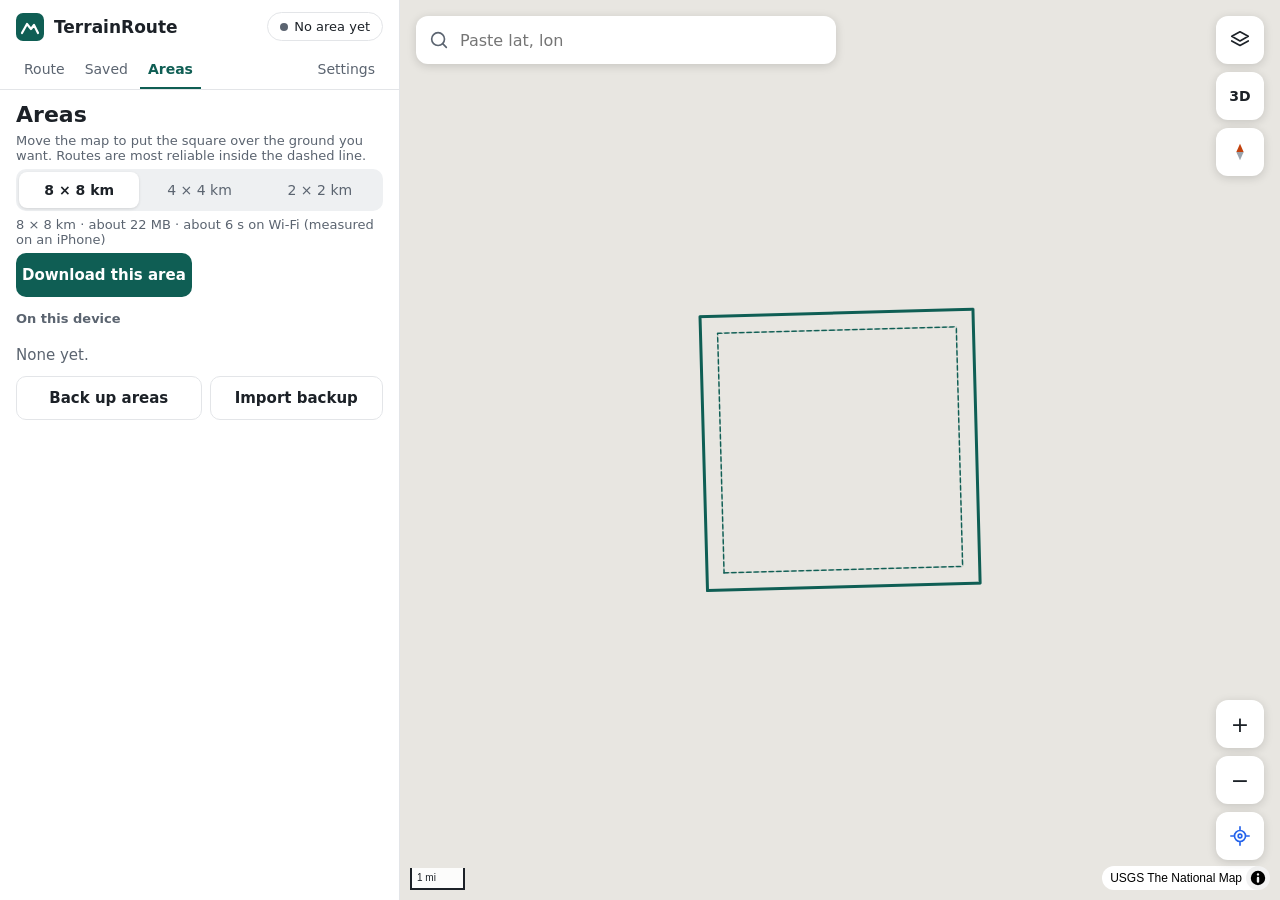
==== app/index.html @ 77893309 "TerrainRoute app (Stage 4): code only; areas and routes stay on each device" ====
<!doctype html>
<html lang="en">
<head>
<meta charset="utf-8">
<meta name="viewport" content="width=device-width, initial-scale=1, viewport-fit=cover">
<meta name="theme-color" content="#0F5E54">
<meta name="apple-mobile-web-app-capable" content="yes">
<meta name="apple-mobile-web-app-title" content="TerrainRoute">
<title>TerrainRoute</title>
<link rel="manifest" href="manifest.webmanifest">
<link rel="apple-touch-icon" href="icons/icon-180.png">
<link rel="stylesheet" href="vendor/maplibre/maplibre-gl.css">
<link rel="stylesheet" href="app.css">
<script src="vendor/maplibre/maplibre-gl.js"></script>
</head>
<body>
<div id="map" aria-label="Map"></div>

<form id="search" class="floating search" autocomplete="off">
  <svg viewBox="0 0 24 24" aria-hidden="true"><circle cx="11" cy="11" r="7"></circle><path d="M20 20l-4-4"></path></svg>
  <label class="sr" for="searchInput">Go to coordinates</label>
  <input id="searchInput" placeholder="Paste lat, lon" inputmode="decimal" enterkeyhint="go">
</form>

<div class="mapbtns top">
  <button id="btnLayers" class="floating icon" aria-label="Map layers" aria-expanded="false"><svg viewBox="0 0 24 24" aria-hidden="true"><path d="M12 3l9 5-9 5-9-5 9-5z"></path><path d="M3 13l9 5 9-5"></path></svg></button>
  <button id="btn3d" class="floating icon text" aria-pressed="false">3D</button>
  <button id="btnNorth" class="floating icon" aria-label="Reset to north up"><svg viewBox="0 0 24 24" aria-hidden="true" class="filled"><path d="M12 3l4 9h-8z" fill="#C2410C"></path><path d="M12 21l-4-9h8z" fill="#9AA3AD"></path></svg></button>
</div>
<div class="mapbtns bottom">
  <button id="btnZoomIn" class="floating icon wide-only" aria-label="Zoom in">+</button>
  <button id="btnZoomOut" class="floating icon wide-only" aria-label="Zoom out">−</button>
  <button id="btnLocate" class="floating icon" aria-label="Show my location"><svg viewBox="0 0 24 24" aria-hidden="true"><circle cx="12" cy="12" r="6"></circle><circle cx="12" cy="12" r="2"></circle><path d="M12 2v3M12 19v3M2 12h3M19 12h3"></path></svg></button>
</div>

<section id="layers" class="layers" hidden aria-label="Map layers">
  <div class="sheethead"><h2>Map layers</h2><button id="layersClose" class="close" aria-label="Close layers">×</button></div>
  <div class="label">Base map</div>
  <div class="bases" role="group" aria-label="Base map">
    <button data-base="topo"><span class="sw topo"></span>Topo</button>
    <button data-base="imagery"><span class="sw imagery"></span>Imagery</button>
    <button data-base="both"><span class="sw both"></span>Both</button>
  </div>
  <p class="hint">USGS maps. Saved for offline use with each area; outside your areas they need a connection.</p>
  <div class="label">Overlays</div>
  <label class="row">Slope angle<input type="checkbox" id="ovSteep"></label>
  <div class="slopebar" aria-hidden="true"><span style="background:#F7E463"></span><span style="background:#F2A23A"></span><span style="background:#D9471F"></span><span style="background:#6B21A8"></span></div>
  <div class="slopelab" aria-hidden="true"><span>27–29°</span><span>30–34°</span><span>35–44°</span><span>45°+</span></div>
  <label class="row small">Opacity<input type="range" id="steepOpacity" min="10" max="100" value="60"></label>
  <label class="row line">Trails<input type="checkbox" id="ovTrails"></label>
  <label class="row line">Route difficulty colours<input type="checkbox" id="ovShade"></label>
  <label class="row line">Kept routes<input type="checkbox" id="ovKept"></label>
</section>

<aside id="panel" class="panel" data-sheet="peek">
  <button id="grabber" class="grabber" aria-label="Resize panel"><span></span></button>
  <header class="brand">
    <span class="logo"><svg viewBox="0 0 28 28" aria-hidden="true"><rect width="28" height="28" rx="7" fill="#0F5E54"></rect><path d="M6 20 L11 11 L15 16 L18 12 L22 20" fill="none" stroke="#fff" stroke-width="2.2" stroke-linejoin="round" stroke-linecap="round"></path></svg>TerrainRoute</span>
    <button id="areaChip" class="chip"><span class="dot"></span><span id="areaChipText">No area yet</span></button>
  </header>

  <nav id="tabs" class="tabs" aria-label="Main">
    <button data-tab="route"><svg viewBox="0 0 24 24" aria-hidden="true"><path d="M9 4L3 6v14l6-2 6 2 6-2V4l-6 2-6-2z"></path><path d="M9 4v14M15 6v14"></path></svg><span>Route</span></button>
    <button data-tab="saved"><svg viewBox="0 0 24 24" aria-hidden="true"><path d="M6 3h12v18l-6-4-6 4z"></path></svg><span>Saved</span></button>
    <button data-tab="areas"><svg viewBox="0 0 24 24" aria-hidden="true"><rect x="4" y="4" width="16" height="16" rx="2"></rect><path d="M12 8v7M9 12l3 3 3-3"></path></svg><span>Areas</span></button>
    <button data-tab="settings"><svg viewBox="0 0 24 24" aria-hidden="true"><path d="M4 7h10M18 7h2M4 17h4M12 17h8"></path><circle cx="16" cy="7" r="2"></circle><circle cx="10" cy="17" r="2"></circle></svg><span>Settings</span></button>
  </nav>

  <section id="tab-route" class="tab">
    <p id="routeEmpty" class="empty"></p>
    <div id="routeBody" class="routebody">
      <div class="summary">
        <div class="titlerow"><h2 id="routeTitle">Start → End</h2><span id="routeState" class="state"></span></div>
        <div class="stats">
          <div><b id="sDist">–</b><span id="sDistU">mi</span></div>
          <div><b id="sUp">–</b><span id="sUpU">ft up</span></div>
          <div><b id="sDown">–</b><span id="sDownU">ft down</span></div>
          <div><b id="sEffort" class="accent">–</b><span id="sEffortU">effort mi</span></div>
        </div>
        <div id="strip" class="strip" aria-hidden="true"></div>
      </div>
      <div class="actions">
        <button id="btnGpx" class="primary">Share GPX</button>
        <button id="btnKeep" class="secondary">Keep</button>
      </div>
      <div class="points">
        <div class="pt"><span class="pin a">A</span><div><input id="nameA" aria-label="Start name" placeholder="Start" maxlength="40"><div id="coordA" class="coord">Tap the map to set</div></div><button id="locA" class="mini" aria-label="Use my location as start"><svg viewBox="0 0 24 24" aria-hidden="true"><path d="M3 11l18-8-8 18-2-8z"></path></svg></button></div>
        <div class="pt"><span class="pin b">B</span><div><input id="nameB" aria-label="End name" placeholder="End" maxlength="40"><div id="coordB" class="coord">Tap the map to set</div></div><button id="swap" class="mini" aria-label="Swap start and end"><svg viewBox="0 0 24 24" aria-hidden="true"><path d="M7 4v16M3 8l4-4 4 4M17 20V4M21 16l-4 4-4-4"></path></svg></button></div>
      </div>
      <div class="moderow">
        <div class="seg" role="group" aria-label="Mode"><button data-mode="normal">Normal</button><button data-mode="packout">Pack-out</button></div>
        <label class="fric">Off-trail<select id="friction"></select></label>
      </div>
      <p id="modeHint" class="hint"></p>
      <div class="card profile">
        <div class="readout"><span>Elevation</span><b id="profileReadout"></b></div>
        <svg id="profile" viewBox="0 0 320 100" role="img" aria-label="Elevation profile"></svg>
        <div class="pstats"><div>Start<b id="pStart">–</b></div><div>End<b id="pEnd">–</b></div><div>High<b id="pHigh">–</b></div><div>Low<b id="pLow">–</b></div></div>
      </div>
      <dl class="details">
        <div><dt>On trail</dt><dd id="dTrail">–</dd></div>
        <div><dt>Off trail</dt><dd id="dOff">–</dd></div>
        <div><dt>Hardest 200 m</dt><dd id="dHard">–</dd></div>
      </dl>
      <div class="legend" aria-label="Difficulty colours"><span><i style="background:#F2C14E"></i>Easy</span><span><i style="background:#E8833A"></i>Moderate</span><span><i style="background:#C2410C"></i>Hard</span><span><i style="background:#7C2D12"></i>Very hard</span></div>
      <details id="compare" class="compare">
        <summary>Compare with off-trail only and straight line</summary>
        <table><thead><tr><th></th><th id="cmpDistU">mi</th><th>Effort</th></tr></thead><tbody id="cmpBody"></tbody></table>
        <label class="row small"><input type="checkbox" id="showCompare"> Show them on the map</label>
      </details>
      <ul id="notes" class="notes"></ul>
    </div>
  </section>

  <section id="tab-saved" class="tab" hidden>
    <h2 class="tabtitle">Saved</h2>
    <p class="hint">Kept routes stay on the map until you hide or delete them.</p>
    <div id="savedList" class="list"></div>
  </section>

  <section id="tab-areas" class="tab" hidden>
    <h2 class="tabtitle">Areas</h2>
    <p class="hint">Move the map to put the square over the ground you want. Routes are most reliable inside the dashed line.</p>
    <div class="seg" role="group" aria-label="Area size"><button data-size="4">8 × 8 km</button><button data-size="2">4 × 4 km</button><button data-size="1">2 × 2 km</button></div>
    <p id="sizeNote" class="hint"></p>
    <button id="btnPrepare" class="primary">Download this area</button>
    <p id="prepMsg" class="msg" role="status"></p>
    <div class="label">On this device</div>
    <div id="areaList" class="list"></div>
    <div class="actions">
      <button id="btnBackup" class="secondary">Back up areas</button>
      <label class="secondary filebtn">Import backup<input type="file" id="importFile" accept=".trarea,application/octet-stream" hidden></label>
    </div>
    <p id="backupMsg" class="msg" role="status"></p>
  </section>

  <section id="tab-settings" class="tab" hidden>
    <h2 class="tabtitle">Settings</h2>
    <div class="label">Units</div>
    <div class="seg" role="group" aria-label="Units"><button data-units="imperial">Miles · feet</button><button data-units="metric">Kilometres · metres</button></div>
    <div class="label">Storage on this device</div>
    <p id="storageFacts" class="hint"></p>
    <button id="btnPersist" class="secondary">Ask to keep my data</button>
    <p class="hint">Areas, kept routes and settings live only in this browser on this device. Nothing is uploaded. Clearing website data deletes them: use Back up areas.</p>
    <p id="version" class="hint"></p>
  </section>
</aside>

<div id="toast" class="toast" role="alert" hidden></div>
<script type="module" src="ui/main.js"></script>
</body>
</html>
---- app/vendor/maplibre/maplibre-gl.css ----
.maplibregl-map{font:12px/20px Helvetica Neue,Arial,Helvetica,sans-serif;overflow:hidden;position:relative;-webkit-tap-highlight-color:rgb(0 0 0/0)}.maplibregl-canvas{left:0;position:absolute;top:0}.maplibregl-map:fullscreen{height:100%;width:100%}.maplibregl-ctrl-group button.maplibregl-ctrl-compass{touch-action:none}.maplibregl-canvas-container.maplibregl-interactive,.maplibregl-ctrl-group button.maplibregl-ctrl-compass{cursor:grab;-webkit-user-select:none;-moz-user-select:none;user-select:none}.maplibregl-canvas-container.maplibregl-interactive.maplibregl-track-pointer{cursor:pointer}.maplibregl-canvas-container.maplibregl-interactive:active,.maplibregl-ctrl-group button.maplibregl-ctrl-compass:active{cursor:grabbing}.maplibregl-canvas-container.maplibregl-touch-zoom-rotate,.maplibregl-canvas-container.maplibregl-touch-zoom-rotate .maplibregl-canvas{touch-action:pan-x pan-y}.maplibregl-canvas-container.maplibregl-touch-drag-pan,.maplibregl-canvas-container.maplibregl-touch-drag-pan .maplibregl-canvas{touch-action:pinch-zoom}.maplibregl-canvas-container.maplibregl-touch-zoom-rotate.maplibregl-touch-drag-pan,.maplibregl-canvas-container.maplibregl-touch-zoom-rotate.maplibregl-touch-drag-pan .maplibregl-canvas{touch-action:none}.maplibregl-canvas-container.maplibregl-touch-drag-pan.maplibregl-cooperative-gestures,.maplibregl-canvas-container.maplibregl-touch-drag-pan.maplibregl-cooperative-gestures .maplibregl-canvas{touch-action:pan-x pan-y}.maplibregl-ctrl-bottom-left,.maplibregl-ctrl-bottom-right,.maplibregl-ctrl-top-left,.maplibregl-ctrl-top-right{pointer-events:none;position:absolute;z-index:2}.maplibregl-ctrl-top-left{left:0;top:0}.maplibregl-ctrl-top-right{right:0;top:0}.maplibregl-ctrl-bottom-left{bottom:0;left:0}.maplibregl-ctrl-bottom-right{bottom:0;right:0}.maplibregl-ctrl{clear:both;pointer-events:auto;transform:translate(0)}.maplibregl-ctrl-top-left .maplibregl-ctrl{float:left;margin:10px 0 0 10px}.maplibregl-ctrl-top-right .maplibregl-ctrl{float:right;margin:10px 10px 0 0}.maplibregl-ctrl-bottom-left .maplibregl-ctrl{float:left;margin:0 0 10px 10px}.maplibregl-ctrl-bottom-right .maplibregl-ctrl{float:right;margin:0 10px 10px 0}.maplibregl-ctrl-group{background:#fff;border-radius:4px}.maplibregl-ctrl-group:not(:empty){box-shadow:0 0 0 2px rgba(0,0,0,.1)}@media (forced-colors:active){.maplibregl-ctrl-group:not(:empty){box-shadow:0 0 0 2px ButtonText}}.maplibregl-ctrl-group button{background-color:transparent;border:0;box-sizing:border-box;cursor:pointer;display:block;height:29px;outline:none;padding:0;width:29px}.maplibregl-ctrl-group button+button{border-top:1px solid #ddd}.maplibregl-ctrl button .maplibregl-ctrl-icon{background-position:50%;background-repeat:no-repeat;display:block;height:100%;width:100%}@media (forced-colors:active){.maplibregl-ctrl-icon{background-color:transparent}.maplibregl-ctrl-group button+button{border-top:1px solid ButtonText}}.maplibregl-ctrl button::-moz-focus-inner{border:0;padding:0}.maplibregl-ctrl-attrib-button:focus,.maplibregl-ctrl-group button:focus{box-shadow:0 0 2px 2px #0096ff}.maplibregl-ctrl button:disabled{cursor:not-allowed}.maplibregl-ctrl button:disabled .maplibregl-ctrl-icon{opacity:.25}.maplibregl-ctrl button:not(:disabled):hover{background-color:rgb(0 0 0/5%)}.maplibregl-ctrl-group button:focus:focus-visible{box-shadow:0 0 2px 2px #0096ff}.maplibregl-ctrl-group button:focus:not(:focus-visible){box-shadow:none}.maplibregl-ctrl-group button:focus:first-child{border-radius:4px 4px 0 0}.maplibregl-ctrl-group button:focus:last-child{border-radius:0 0 4px 4px}.maplibregl-ctrl-group button:focus:only-child{border-radius:inherit}.maplibregl-ctrl button.maplibregl-ctrl-zoom-out .maplibregl-ctrl-icon{background-image:url("data:image/svg+xml;charset=utf-8,%3Csvg xmlns='http://www.w3.org/2000/svg' width='29' height='29' fill='%23333' viewBox='0 0 29 29'%3E%3Cpath d='M10 13c-.75 0-1.5.75-1.5 1.5S9.25 16 10 16h9c.75 0 1.5-.75 1.5-1.5S19.75 13 19 13z'/%3E%3C/svg%3E")}.maplibregl-ctrl button.maplibregl-ctrl-zoom-in .maplibregl-ctrl-icon{background-image:url("data:image/svg+xml;charset=utf-8,%3Csvg xmlns='http://www.w3.org/2000/svg' width='29' height='29' fill='%23333' viewBox='0 0 29 29'%3E%3Cpath d='M14.5 8.5c-.75 0-1.5.75-1.5 1.5v3h-3c-.75 0-1.5.75-1.5 1.5S9.25 16 10 16h3v3c0 .75.75 1.5 1.5 1.5S16 19.75 16 19v-3h3c.75 0 1.5-.75 1.5-1.5S19.75 13 19 13h-3v-3c0-.75-.75-1.5-1.5-1.5'/%3E%3C/svg%3E")}@media (forced-colors:active){.maplibregl-ctrl button.maplibregl-ctrl-zoom-out .maplibregl-ctrl-icon{background-image:url("data:image/svg+xml;charset=utf-8,%3Csvg xmlns='http://www.w3.org/2000/svg' width='29' height='29' fill='%23fff' viewBox='0 0 29 29'%3E%3Cpath d='M10 13c-.75 0-1.5.75-1.5 1.5S9.25 16 10 16h9c.75 0 1.5-.75 1.5-1.5S19.75 13 19 13z'/%3E%3C/svg%3E")}.maplibregl-ctrl button.maplibregl-ctrl-zoom-in .maplibregl-ctrl-icon{background-image:url("data:image/svg+xml;charset=utf-8,%3Csvg xmlns='http://www.w3.org/2000/svg' width='29' height='29' fill='%23fff' viewBox='0 0 29 29'%3E%3Cpath d='M14.5 8.5c-.75 0-1.5.75-1.5 1.5v3h-3c-.75 0-1.5.75-1.5 1.5S9.25 16 10 16h3v3c0 .75.75 1.5 1.5 1.5S16 19.75 16 19v-3h3c.75 0 1.5-.75 1.5-1.5S19.75 13 19 13h-3v-3c0-.75-.75-1.5-1.5-1.5'/%3E%3C/svg%3E")}}@media (forced-colors:active) and (prefers-color-scheme:light){.maplibregl-ctrl button.maplibregl-ctrl-zoom-out .maplibregl-ctrl-icon{background-image:url("data:image/svg+xml;charset=utf-8,%3Csvg xmlns='http://www.w3.org/2000/svg' width='29' height='29' viewBox='0 0 29 29'%3E%3Cpath d='M10 13c-.75 0-1.5.75-1.5 1.5S9.25 16 10 16h9c.75 0 1.5-.75 1.5-1.5S19.75 13 19 13z'/%3E%3C/svg%3E")}.maplibregl-ctrl button.maplibregl-ctrl-zoom-in .maplibregl-ctrl-icon{background-image:url("data:image/svg+xml;charset=utf-8,%3Csvg xmlns='http://www.w3.org/2000/svg' width='29' height='29' viewBox='0 0 29 29'%3E%3Cpath d='M14.5 8.5c-.75 0-1.5.75-1.5 1.5v3h-3c-.75 0-1.5.75-1.5 1.5S9.25 16 10 16h3v3c0 .75.75 1.5 1.5 1.5S16 19.75 16 19v-3h3c.75 0 1.5-.75 1.5-1.5S19.75 13 19 13h-3v-3c0-.75-.75-1.5-1.5-1.5'/%3E%3C/svg%3E")}}.maplibregl-ctrl button.maplibregl-ctrl-fullscreen .maplibregl-ctrl-icon{background-image:url("data:image/svg+xml;charset=utf-8,%3Csvg xmlns='http://www.w3.org/2000/svg' width='29' height='29' fill='%23333' viewBox='0 0 29 29'%3E%3Cpath d='M24 16v5.5c0 1.75-.75 2.5-2.5 2.5H16v-1l3-1.5-4-5.5 1-1 5.5 4 1.5-3zM6 16l1.5 3 5.5-4 1 1-4 5.5 3 1.5v1H7.5C5.75 24 5 23.25 5 21.5V16zm7-11v1l-3 1.5 4 5.5-1 1-5.5-4L6 13H5V7.5C5 5.75 5.75 5 7.5 5zm11 2.5c0-1.75-.75-2.5-2.5-2.5H16v1l3 1.5-4 5.5 1 1 5.5-4 1.5 3h1z'/%3E%3C/svg%3E")}.maplibregl-ctrl button.maplibregl-ctrl-shrink .maplibregl-ctrl-icon{background-image:url("data:image/svg+xml;charset=utf-8,%3Csvg xmlns='http://www.w3.org/2000/svg' width='29' height='29' viewBox='0 0 29 29'%3E%3Cpath d='M18.5 16c-1.75 0-2.5.75-2.5 2.5V24h1l1.5-3 5.5 4 1-1-4-5.5 3-1.5v-1zM13 18.5c0-1.75-.75-2.5-2.5-2.5H5v1l3 1.5L4 24l1 1 5.5-4 1.5 3h1zm3-8c0 1.75.75 2.5 2.5 2.5H24v-1l-3-1.5L25 5l-1-1-5.5 4L17 5h-1zM10.5 13c1.75 0 2.5-.75 2.5-2.5V5h-1l-1.5 3L5 4 4 5l4 5.5L5 12v1z'/%3E%3C/svg%3E")}@media (forced-colors:active){.maplibregl-ctrl button.maplibregl-ctrl-fullscreen .maplibregl-ctrl-icon{background-image:url("data:image/svg+xml;charset=utf-8,%3Csvg xmlns='http://www.w3.org/2000/svg' width='29' height='29' fill='%23fff' viewBox='0 0 29 29'%3E%3Cpath d='M24 16v5.5c0 1.75-.75 2.5-2.5 2.5H16v-1l3-1.5-4-5.5 1-1 5.5 4 1.5-3zM6 16l1.5 3 5.5-4 1 1-4 5.5 3 1.5v1H7.5C5.75 24 5 23.25 5 21.5V16zm7-11v1l-3 1.5 4 5.5-1 1-5.5-4L6 13H5V7.5C5 5.75 5.75 5 7.5 5zm11 2.5c0-1.75-.75-2.5-2.5-2.5H16v1l3 1.5-4 5.5 1 1 5.5-4 1.5 3h1z'/%3E%3C/svg%3E")}.maplibregl-ctrl button.maplibregl-ctrl-shrink .maplibregl-ctrl-icon{background-image:url("data:image/svg+xml;charset=utf-8,%3Csvg xmlns='http://www.w3.org/2000/svg' width='29' height='29' fill='%23fff' viewBox='0 0 29 29'%3E%3Cpath d='M18.5 16c-1.75 0-2.5.75-2.5 2.5V24h1l1.5-3 5.5 4 1-1-4-5.5 3-1.5v-1zM13 18.5c0-1.75-.75-2.5-2.5-2.5H5v1l3 1.5L4 24l1 1 5.5-4 1.5 3h1zm3-8c0 1.75.75 2.5 2.5 2.5H24v-1l-3-1.5L25 5l-1-1-5.5 4L17 5h-1zM10.5 13c1.75 0 2.5-.75 2.5-2.5V5h-1l-1.5 3L5 4 4 5l4 5.5L5 12v1z'/%3E%3C/svg%3E")}}@media (forced-colors:active) and (prefers-color-scheme:light){.maplibregl-ctrl button.maplibregl-ctrl-fullscreen .maplibregl-ctrl-icon{background-image:url("data:image/svg+xml;charset=utf-8,%3Csvg xmlns='http://www.w3.org/2000/svg' width='29' height='29' viewBox='0 0 29 29'%3E%3Cpath d='M24 16v5.5c0 1.75-.75 2.5-2.5 2.5H16v-1l3-1.5-4-5.5 1-1 5.5 4 1.5-3zM6 16l1.5 3 5.5-4 1 1-4 5.5 3 1.5v1H7.5C5.75 24 5 23.25 5 21.5V16zm7-11v1l-3 1.5 4 5.5-1 1-5.5-4L6 13H5V7.5C5 5.75 5.75 5 7.5 5zm11 2.5c0-1.75-.75-2.5-2.5-2.5H16v1l3 1.5-4 5.5 1 1 5.5-4 1.5 3h1z'/%3E%3C/svg%3E")}.maplibregl-ctrl button.maplibregl-ctrl-shrink .maplibregl-ctrl-icon{background-image:url("data:image/svg+xml;charset=utf-8,%3Csvg xmlns='http://www.w3.org/2000/svg' width='29' height='29' viewBox='0 0 29 29'%3E%3Cpath d='M18.5 16c-1.75 0-2.5.75-2.5 2.5V24h1l1.5-3 5.5 4 1-1-4-5.5 3-1.5v-1zM13 18.5c0-1.75-.75-2.5-2.5-2.5H5v1l3 1.5L4 24l1 1 5.5-4 1.5 3h1zm3-8c0 1.75.75 2.5 2.5 2.5H24v-1l-3-1.5L25 5l-1-1-5.5 4L17 5h-1zM10.5 13c1.75 0 2.5-.75 2.5-2.5V5h-1l-1.5 3L5 4 4 5l4 5.5L5 12v1z'/%3E%3C/svg%3E")}}.maplibregl-ctrl button.maplibregl-ctrl-compass .maplibregl-ctrl-icon{background-image:url("data:image/svg+xml;charset=utf-8,%3Csvg xmlns='http://www.w3.org/2000/svg' width='29' height='29' fill='%23333' viewBox='0 0 29 29'%3E%3Cpath d='m10.5 14 4-8 4 8z'/%3E%3Cpath fill='%23ccc' d='m10.5 16 4 8 4-8z'/%3E%3C/svg%3E")}@media (forced-colors:active){.maplibregl-ctrl button.maplibregl-ctrl-compass .maplibregl-ctrl-icon{background-image:url("data:image/svg+xml;charset=utf-8,%3Csvg xmlns='http://www.w3.org/2000/svg' width='29' height='29' fill='%23fff' viewBox='0 0 29 29'%3E%3Cpath d='m10.5 14 4-8 4 8z'/%3E%3Cpath fill='%23ccc' d='m10.5 16 4 8 4-8z'/%3E%3C/svg%3E")}}@media (forced-colors:active) and (prefers-color-scheme:light){.maplibregl-ctrl button.maplibregl-ctrl-compass .maplibregl-ctrl-icon{background-image:url("data:image/svg+xml;charset=utf-8,%3Csvg xmlns='http://www.w3.org/2000/svg' width='29' height='29' viewBox='0 0 29 29'%3E%3Cpath d='m10.5 14 4-8 4 8z'/%3E%3Cpath fill='%23ccc' d='m10.5 16 4 8 4-8z'/%3E%3C/svg%3E")}}.maplibregl-ctrl button.maplibregl-ctrl-terrain .maplibregl-ctrl-icon{background-image:url("data:image/svg+xml;charset=utf-8,%3Csvg xmlns='http://www.w3.org/2000/svg' width='22' height='22' fill='%23333' viewBox='0 0 22 22'%3E%3Cpath d='m1.754 13.406 4.453-4.851 3.09 3.09 3.281 3.277.969-.969-3.309-3.312 3.844-4.121 6.148 6.886h1.082v-.855l-7.207-8.07-4.84 5.187L6.169 6.57l-5.48 5.965v.871ZM.688 16.844h20.625v1.375H.688Zm0 0'/%3E%3C/svg%3E")}.maplibregl-ctrl button.maplibregl-ctrl-terrain-enabled .maplibregl-ctrl-icon{background-image:url("data:image/svg+xml;charset=utf-8,%3Csvg xmlns='http://www.w3.org/2000/svg' width='22' height='22' fill='%2333b5e5' viewBox='0 0 22 22'%3E%3Cpath d='m1.754 13.406 4.453-4.851 3.09 3.09 3.281 3.277.969-.969-3.309-3.312 3.844-4.121 6.148 6.886h1.082v-.855l-7.207-8.07-4.84 5.187L6.169 6.57l-5.48 5.965v.871ZM.688 16.844h20.625v1.375H.688Zm0 0'/%3E%3C/svg%3E")}.maplibregl-ctrl button.maplibregl-ctrl-geolocate .maplibregl-ctrl-icon{background-image:url("data:image/svg+xml;charset=utf-8,%3Csvg xmlns='http://www.w3.org/2000/svg' width='29' height='29' fill='%23333' viewBox='0 0 20 20'%3E%3Cpath d='M10 4C9 4 9 5 9 5v.1A5 5 0 0 0 5.1 9H5s-1 0-1 1 1 1 1 1h.1A5 5 0 0 0 9 14.9v.1s0 1 1 1 1-1 1-1v-.1a5 5 0 0 0 3.9-3.9h.1s1 0 1-1-1-1-1-1h-.1A5 5 0 0 0 11 5.1V5s0-1-1-1m0 2.5a3.5 3.5 0 1 1 0 7 3.5 3.5 0 1 1 0-7'/%3E%3Ccircle cx='10' cy='10' r='2'/%3E%3C/svg%3E")}.maplibregl-ctrl button.maplibregl-ctrl-geolocate:disabled .maplibregl-ctrl-icon{background-image:url("data:image/svg+xml;charset=utf-8,%3Csvg xmlns='http://www.w3.org/2000/svg' width='29' height='29' fill='%23aaa' viewBox='0 0 20 20'%3E%3Cpath d='M10 4C9 4 9 5 9 5v.1A5 5 0 0 0 5.1 9H5s-1 0-1 1 1 1 1 1h.1A5 5 0 0 0 9 14.9v.1s0 1 1 1 1-1 1-1v-.1a5 5 0 0 0 3.9-3.9h.1s1 0 1-1-1-1-1-1h-.1A5 5 0 0 0 11 5.1V5s0-1-1-1m0 2.5a3.5 3.5 0 1 1 0 7 3.5 3.5 0 1 1 0-7'/%3E%3Ccircle cx='10' cy='10' r='2'/%3E%3Cpath fill='red' d='m14 5 1 1-9 9-1-1z'/%3E%3C/svg%3E")}.maplibregl-ctrl button.maplibregl-ctrl-geolocate.maplibregl-ctrl-geolocate-active .maplibregl-ctrl-icon{background-image:url("data:image/svg+xml;charset=utf-8,%3Csvg xmlns='http://www.w3.org/2000/svg' width='29' height='29' fill='%2333b5e5' viewBox='0 0 20 20'%3E%3Cpath d='M10 4C9 4 9 5 9 5v.1A5 5 0 0 0 5.1 9H5s-1 0-1 1 1 1 1 1h.1A5 5 0 0 0 9 14.9v.1s0 1 1 1 1-1 1-1v-.1a5 5 0 0 0 3.9-3.9h.1s1 0 1-1-1-1-1-1h-.1A5 5 0 0 0 11 5.1V5s0-1-1-1m0 2.5a3.5 3.5 0 1 1 0 7 3.5 3.5 0 1 1 0-7'/%3E%3Ccircle cx='10' cy='10' r='2'/%3E%3C/svg%3E")}.maplibregl-ctrl button.maplibregl-ctrl-geolocate.maplibregl-ctrl-geolocate-active-error .maplibregl-ctrl-icon{background-image:url("data:image/svg+xml;charset=utf-8,%3Csvg xmlns='http://www.w3.org/2000/svg' width='29' height='29' fill='%23e58978' viewBox='0 0 20 20'%3E%3Cpath d='M10 4C9 4 9 5 9 5v.1A5 5 0 0 0 5.1 9H5s-1 0-1 1 1 1 1 1h.1A5 5 0 0 0 9 14.9v.1s0 1 1 1 1-1 1-1v-.1a5 5 0 0 0 3.9-3.9h.1s1 0 1-1-1-1-1-1h-.1A5 5 0 0 0 11 5.1V5s0-1-1-1m0 2.5a3.5 3.5 0 1 1 0 7 3.5 3.5 0 1 1 0-7'/%3E%3Ccircle cx='10' cy='10' r='2'/%3E%3C/svg%3E")}.maplibregl-ctrl button.maplibregl-ctrl-geolocate.maplibregl-ctrl-geolocate-background .maplibregl-ctrl-icon{background-image:url("data:image/svg+xml;charset=utf-8,%3Csvg xmlns='http://www.w3.org/2000/svg' width='29' height='29' fill='%2333b5e5' viewBox='0 0 20 20'%3E%3Cpath d='M10 4C9 4 9 5 9 5v.1A5 5 0 0 0 5.1 9H5s-1 0-1 1 1 1 1 1h.1A5 5 0 0 0 9 14.9v.1s0 1 1 1 1-1 1-1v-.1a5 5 0 0 0 3.9-3.9h.1s1 0 1-1-1-1-1-1h-.1A5 5 0 0 0 11 5.1V5s0-1-1-1m0 2.5a3.5 3.5 0 1 1 0 7 3.5 3.5 0 1 1 0-7'/%3E%3C/svg%3E")}.maplibregl-ctrl button.maplibregl-ctrl-geolocate.maplibregl-ctrl-geolocate-background-error .maplibregl-ctrl-icon{background-image:url("data:image/svg+xml;charset=utf-8,%3Csvg xmlns='http://www.w3.org/2000/svg' width='29' height='29' fill='%23e54e33' viewBox='0 0 20 20'%3E%3Cpath d='M10 4C9 4 9 5 9 5v.1A5 5 0 0 0 5.1 9H5s-1 0-1 1 1 1 1 1h.1A5 5 0 0 0 9 14.9v.1s0 1 1 1 1-1 1-1v-.1a5 5 0 0 0 3.9-3.9h.1s1 0 1-1-1-1-1-1h-.1A5 5 0 0 0 11 5.1V5s0-1-1-1m0 2.5a3.5 3.5 0 1 1 0 7 3.5 3.5 0 1 1 0-7'/%3E%3C/svg%3E")}.maplibregl-ctrl button.maplibregl-ctrl-geolocate.maplibregl-ctrl-geolocate-waiting .maplibregl-ctrl-icon{animation:maplibregl-spin 2s linear infinite}@media (forced-colors:active){.maplibregl-ctrl button.maplibregl-ctrl-geolocate .maplibregl-ctrl-icon{background-image:url("data:image/svg+xml;charset=utf-8,%3Csvg xmlns='http://www.w3.org/2000/svg' width='29' height='29' fill='%23fff' viewBox='0 0 20 20'%3E%3Cpath d='M10 4C9 4 9 5 9 5v.1A5 5 0 0 0 5.1 9H5s-1 0-1 1 1 1 1 1h.1A5 5 0 0 0 9 14.9v.1s0 1 1 1 1-1 1-1v-.1a5 5 0 0 0 3.9-3.9h.1s1 0 1-1-1-1-1-1h-.1A5 5 0 0 0 11 5.1V5s0-1-1-1m0 2.5a3.5 3.5 0 1 1 0 7 3.5 3.5 0 1 1 0-7'/%3E%3Ccircle cx='10' cy='10' r='2'/%3E%3C/svg%3E")}.maplibregl-ctrl button.maplibregl-ctrl-geolocate:disabled .maplibregl-ctrl-icon{background-image:url("data:image/svg+xml;charset=utf-8,%3Csvg xmlns='http://www.w3.org/2000/svg' width='29' height='29' fill='%23999' viewBox='0 0 20 20'%3E%3Cpath d='M10 4C9 4 9 5 9 5v.1A5 5 0 0 0 5.1 9H5s-1 0-1 1 1 1 1 1h.1A5 5 0 0 0 9 14.9v.1s0 1 1 1 1-1 1-1v-.1a5 5 0 0 0 3.9-3.9h.1s1 0 1-1-1-1-1-1h-.1A5 5 0 0 0 11 5.1V5s0-1-1-1m0 2.5a3.5 3.5 0 1 1 0 7 3.5 3.5 0 1 1 0-7'/%3E%3Ccircle cx='10' cy='10' r='2'/%3E%3Cpath fill='red' d='m14 5 1 1-9 9-1-1z'/%3E%3C/svg%3E")}.maplibregl-ctrl button.maplibregl-ctrl-geolocate.maplibregl-ctrl-geolocate-active .maplibregl-ctrl-icon{background-image:url("data:image/svg+xml;charset=utf-8,%3Csvg xmlns='http://www.w3.org/2000/svg' width='29' height='29' fill='%2333b5e5' viewBox='0 0 20 20'%3E%3Cpath d='M10 4C9 4 9 5 9 5v.1A5 5 0 0 0 5.1 9H5s-1 0-1 1 1 1 1 1h.1A5 5 0 0 0 9 14.9v.1s0 1 1 1 1-1 1-1v-.1a5 5 0 0 0 3.9-3.9h.1s1 0 1-1-1-1-1-1h-.1A5 5 0 0 0 11 5.1V5s0-1-1-1m0 2.5a3.5 3.5 0 1 1 0 7 3.5 3.5 0 1 1 0-7'/%3E%3Ccircle cx='10' cy='10' r='2'/%3E%3C/svg%3E")}.maplibregl-ctrl button.maplibregl-ctrl-geolocate.maplibregl-ctrl-geolocate-active-error .maplibregl-ctrl-icon{background-image:url("data:image/svg+xml;charset=utf-8,%3Csvg xmlns='http://www.w3.org/2000/svg' width='29' height='29' fill='%23e58978' viewBox='0 0 20 20'%3E%3Cpath d='M10 4C9 4 9 5 9 5v.1A5 5 0 0 0 5.1 9H5s-1 0-1 1 1 1 1 1h.1A5 5 0 0 0 9 14.9v.1s0 1 1 1 1-1 1-1v-.1a5 5 0 0 0 3.9-3.9h.1s1 0 1-1-1-1-1-1h-.1A5 5 0 0 0 11 5.1V5s0-1-1-1m0 2.5a3.5 3.5 0 1 1 0 7 3.5 3.5 0 1 1 0-7'/%3E%3Ccircle cx='10' cy='10' r='2'/%3E%3C/svg%3E")}.maplibregl-ctrl button.maplibregl-ctrl-geolocate.maplibregl-ctrl-geolocate-background .maplibregl-ctrl-icon{background-image:url("data:image/svg+xml;charset=utf-8,%3Csvg xmlns='http://www.w3.org/2000/svg' width='29' height='29' fill='%2333b5e5' viewBox='0 0 20 20'%3E%3Cpath d='M10 4C9 4 9 5 9 5v.1A5 5 0 0 0 5.1 9H5s-1 0-1 1 1 1 1 1h.1A5 5 0 0 0 9 14.9v.1s0 1 1 1 1-1 1-1v-.1a5 5 0 0 0 3.9-3.9h.1s1 0 1-1-1-1-1-1h-.1A5 5 0 0 0 11 5.1V5s0-1-1-1m0 2.5a3.5 3.5 0 1 1 0 7 3.5 3.5 0 1 1 0-7'/%3E%3C/svg%3E")}.maplibregl-ctrl button.maplibregl-ctrl-geolocate.maplibregl-ctrl-geolocate-background-error .maplibregl-ctrl-icon{background-image:url("data:image/svg+xml;charset=utf-8,%3Csvg xmlns='http://www.w3.org/2000/svg' width='29' height='29' fill='%23e54e33' viewBox='0 0 20 20'%3E%3Cpath d='M10 4C9 4 9 5 9 5v.1A5 5 0 0 0 5.1 9H5s-1 0-1 1 1 1 1 1h.1A5 5 0 0 0 9 14.9v.1s0 1 1 1 1-1 1-1v-.1a5 5 0 0 0 3.9-3.9h.1s1 0 1-1-1-1-1-1h-.1A5 5 0 0 0 11 5.1V5s0-1-1-1m0 2.5a3.5 3.5 0 1 1 0 7 3.5 3.5 0 1 1 0-7'/%3E%3C/svg%3E")}}@media (forced-colors:active) and (prefers-color-scheme:light){.maplibregl-ctrl button.maplibregl-ctrl-geolocate .maplibregl-ctrl-icon{background-image:url("data:image/svg+xml;charset=utf-8,%3Csvg xmlns='http://www.w3.org/2000/svg' width='29' height='29' viewBox='0 0 20 20'%3E%3Cpath d='M10 4C9 4 9 5 9 5v.1A5 5 0 0 0 5.1 9H5s-1 0-1 1 1 1 1 1h.1A5 5 0 0 0 9 14.9v.1s0 1 1 1 1-1 1-1v-.1a5 5 0 0 0 3.9-3.9h.1s1 0 1-1-1-1-1-1h-.1A5 5 0 0 0 11 5.1V5s0-1-1-1m0 2.5a3.5 3.5 0 1 1 0 7 3.5 3.5 0 1 1 0-7'/%3E%3Ccircle cx='10' cy='10' r='2'/%3E%3C/svg%3E")}.maplibregl-ctrl button.maplibregl-ctrl-geolocate:disabled .maplibregl-ctrl-icon{background-image:url("data:image/svg+xml;charset=utf-8,%3Csvg xmlns='http://www.w3.org/2000/svg' width='29' height='29' fill='%23666' viewBox='0 0 20 20'%3E%3Cpath d='M10 4C9 4 9 5 9 5v.1A5 5 0 0 0 5.1 9H5s-1 0-1 1 1 1 1 1h.1A5 5 0 0 0 9 14.9v.1s0 1 1 1 1-1 1-1v-.1a5 5 0 0 0 3.9-3.9h.1s1 0 1-1-1-1-1-1h-.1A5 5 0 0 0 11 5.1V5s0-1-1-1m0 2.5a3.5 3.5 0 1 1 0 7 3.5 3.5 0 1 1 0-7'/%3E%3Ccircle cx='10' cy='10' r='2'/%3E%3Cpath fill='red' d='m14 5 1 1-9 9-1-1z'/%3E%3C/svg%3E")}}@keyframes maplibregl-spin{0%{transform:rotate(0deg)}to{transform:rotate(1turn)}}a.maplibregl-ctrl-logo{background-image:url("data:image/svg+xml;charset=utf-8,%3Csvg xmlns='http://www.w3.org/2000/svg' width='88' height='23' fill='none'%3E%3Cpath fill='%23000' fill-opacity='.4' fill-rule='evenodd' d='M17.408 16.796h-1.827l2.501-12.095h.198l3.324 6.533.988 2.19.988-2.19 3.258-6.533h.181l2.6 12.095h-1.81l-1.218-5.644-.362-1.71-.658 1.71-2.929 5.644h-.098l-2.914-5.644-.757-1.71-.345 1.71zm1.958-3.42-.726 3.663a1.255 1.255 0 0 1-1.232 1.011h-1.827a1.255 1.255 0 0 1-1.229-1.509l2.501-12.095a1.255 1.255 0 0 1 1.23-1.001h.197a1.25 1.25 0 0 1 1.12.685l3.19 6.273 3.125-6.263a1.25 1.25 0 0 1 1.123-.695h.181a1.255 1.255 0 0 1 1.227.991l1.443 6.71a5 5 0 0 1 .314-.787l.009-.016a4.6 4.6 0 0 1 1.777-1.887c.782-.46 1.668-.667 2.611-.667a4.6 4.6 0 0 1 1.7.32l.306.134c.21-.16.474-.256.759-.256h1.694a1.255 1.255 0 0 1 1.212.925 1.255 1.255 0 0 1 1.212-.925h1.711c.284 0 .545.094.755.252.613-.3 1.312-.45 2.075-.45 1.356 0 2.557.445 3.482 1.4q.47.48.763 1.064V4.701a1.255 1.255 0 0 1 1.255-1.255h1.86A1.255 1.255 0 0 1 54.44 4.7v9.194h2.217c.19 0 .37.043.532.118v-4.77c0-.356.147-.678.385-.906a2.42 2.42 0 0 1-.682-1.71c0-.665.267-1.253.735-1.7a2.45 2.45 0 0 1 1.722-.674 2.43 2.43 0 0 1 1.705.675q.318.302.504.683V4.7a1.255 1.255 0 0 1 1.255-1.255h1.744A1.255 1.255 0 0 1 65.812 4.7v3.335a4.8 4.8 0 0 1 1.526-.246c.938 0 1.817.214 2.59.69a4.47 4.47 0 0 1 1.67 1.743v-.98a1.255 1.255 0 0 1 1.256-1.256h1.777c.233 0 .451.064.639.174a3.4 3.4 0 0 1 1.567-.372c.346 0 .861.02 1.285.232a1.25 1.25 0 0 1 .689 1.004 4.7 4.7 0 0 1 .853-.588c.795-.44 1.675-.647 2.61-.647 1.385 0 2.65.39 3.525 1.396.836.938 1.168 2.173 1.168 3.528q-.001.515-.056 1.051a1.255 1.255 0 0 1-.947 1.09l.408.952a1.255 1.255 0 0 1-.477 1.552c-.418.268-.92.463-1.458.612-.613.171-1.304.244-2.049.244-1.06 0-2.043-.207-2.886-.698l-.015-.008c-.798-.48-1.419-1.135-1.818-1.963l-.004-.008a5.8 5.8 0 0 1-.548-2.512q0-.429.053-.843a1.3 1.3 0 0 1-.333-.086l-.166-.004c-.223 0-.426.062-.643.228-.03.024-.142.139-.142.59v3.883a1.255 1.255 0 0 1-1.256 1.256h-1.777a1.255 1.255 0 0 1-1.256-1.256V15.69l-.032.057a4.8 4.8 0 0 1-1.86 1.833 5.04 5.04 0 0 1-2.484.634 4.5 4.5 0 0 1-1.935-.424 1.25 1.25 0 0 1-.764.258h-1.71a1.255 1.255 0 0 1-1.256-1.255V7.687a2.4 2.4 0 0 1-.428.625c.253.23.412.561.412.93v7.553a1.255 1.255 0 0 1-1.256 1.255h-1.843a1.25 1.25 0 0 1-.894-.373c-.228.23-.544.373-.894.373H51.32a1.255 1.255 0 0 1-1.256-1.255v-1.251l-.061.117a4.7 4.7 0 0 1-1.782 1.884 4.77 4.77 0 0 1-2.485.67 5.6 5.6 0 0 1-1.485-.188l.009 2.764a1.255 1.255 0 0 1-1.255 1.259h-1.729a1.255 1.255 0 0 1-1.255-1.255v-3.537a1.255 1.255 0 0 1-1.167.793h-1.679a1.25 1.25 0 0 1-.77-.263 4.5 4.5 0 0 1-1.945.429c-.885 0-1.724-.21-2.495-.632l-.017-.01a5 5 0 0 1-1.081-.836 1.255 1.255 0 0 1-1.254 1.312h-1.81a1.255 1.255 0 0 1-1.228-.99l-.782-3.625-2.044 3.939a1.25 1.25 0 0 1-1.115.676h-.098a1.25 1.25 0 0 1-1.116-.68l-2.061-3.994zM35.92 16.63l.207-.114.223-.15q.493-.356.735-.785l.061-.118.033 1.332h1.678V9.242h-1.694l-.033 1.267q-.133-.329-.526-.658l-.032-.028a3.2 3.2 0 0 0-.668-.428l-.27-.12a3.3 3.3 0 0 0-1.235-.23q-1.136-.001-1.974.493a3.36 3.36 0 0 0-1.3 1.382q-.445.89-.444 2.074 0 1.2.51 2.107a3.8 3.8 0 0 0 1.382 1.381 3.9 3.9 0 0 0 1.893.477q.795 0 1.455-.33zm-2.789-5.38q-.576.675-.575 1.762 0 1.102.559 1.794.576.675 1.645.675a2.25 2.25 0 0 0 .934-.19 2.2 2.2 0 0 0 .468-.29l.178-.161a2.2 2.2 0 0 0 .397-.561q.244-.5.244-1.15v-.115q0-.708-.296-1.267l-.043-.077a2.2 2.2 0 0 0-.633-.709l-.13-.086-.047-.028a2.1 2.1 0 0 0-1.073-.285q-1.052 0-1.629.692zm2.316 2.706c.163-.17.28-.407.28-.83v-.114c0-.292-.06-.508-.15-.68a.96.96 0 0 0-.353-.389.85.85 0 0 0-.464-.127c-.4 0-.56.114-.664.239l-.01.012c-.148.174-.275.45-.275.945 0 .506.122.801.27.99.097.11.266.224.68.224.303 0 .504-.09.687-.269zm7.545 1.705a2.6 2.6 0 0 0 .331.423q.319.33.755.548l.173.074q.65.255 1.49.255 1.02 0 1.844-.493a3.45 3.45 0 0 0 1.316-1.4q.493-.904.493-2.089 0-1.909-.988-2.913-.988-1.02-2.584-1.02-.898 0-1.575.347a3 3 0 0 0-.415.262l-.199.166a3.4 3.4 0 0 0-.64.82V9.242h-1.712v11.553h1.729l-.017-5.134zm.53-1.138q.206.29.48.5l.155.11.053.034q.51.296 1.119.297 1.07 0 1.645-.675.577-.69.576-1.762 0-1.119-.576-1.777-.558-.675-1.645-.675-.435 0-.835.16a2 2 0 0 0-.284.136 2 2 0 0 0-.363.254 2.2 2.2 0 0 0-.46.569l-.082.162a2.6 2.6 0 0 0-.213 1.072v.115q0 .707.296 1.267l.135.211zm.964-.818a1.1 1.1 0 0 0 .367.385.94.94 0 0 0 .476.118c.423 0 .59-.117.687-.23.159-.194.28-.478.28-.95 0-.53-.133-.8-.266-.952l-.021-.025c-.078-.094-.231-.221-.68-.221a1 1 0 0 0-.503.135l-.012.007a.86.86 0 0 0-.335.343c-.073.133-.132.324-.132.614v.115a1.4 1.4 0 0 0 .14.66zm15.7-6.222q.347-.346.346-.856a1.05 1.05 0 0 0-.345-.79 1.18 1.18 0 0 0-.84-.329q-.51 0-.855.33a1.05 1.05 0 0 0-.346.79q0 .51.346.855.345.346.856.346.51 0 .839-.346zm4.337 9.314.033-1.332q.191.403.59.747l.098.081a4 4 0 0 0 .316.224l.223.122a3.2 3.2 0 0 0 1.44.322 3.8 3.8 0 0 0 1.875-.477 3.5 3.5 0 0 0 1.382-1.366q.527-.89.526-2.09 0-1.184-.444-2.073a3.24 3.24 0 0 0-1.283-1.399q-.823-.51-1.942-.51a3.5 3.5 0 0 0-1.527.344l-.086.043-.165.09a3 3 0 0 0-.33.214q-.432.315-.656.707a2 2 0 0 0-.099.198l.082-1.283V4.701h-1.744v12.095zm.473-2.509a2.5 2.5 0 0 0 .566.7q.117.098.245.18l.144.08a2.1 2.1 0 0 0 .975.232q1.07 0 1.645-.675.576-.69.576-1.778 0-1.102-.576-1.777-.56-.691-1.645-.692a2.2 2.2 0 0 0-1.015.235q-.22.113-.415.282l-.15.142a2.1 2.1 0 0 0-.42.594q-.223.479-.223 1.1v.115q0 .705.293 1.26zm2.616-.293c.157-.191.28-.479.28-.967 0-.51-.13-.79-.276-.961l-.021-.026c-.082-.1-.232-.225-.67-.225a.87.87 0 0 0-.681.279l-.012.011c-.154.155-.274.38-.274.807v.115c0 .285.057.499.144.669a1.1 1.1 0 0 0 .367.405c.137.082.28.123.455.123.423 0 .59-.118.686-.23zm8.266-3.013q.345-.13.724-.14l.069-.002q.493 0 .642.099l.247-1.794q-.196-.099-.717-.099a2.3 2.3 0 0 0-.545.063 2 2 0 0 0-.411.148 2.2 2.2 0 0 0-.4.249 2.5 2.5 0 0 0-.485.499 2.7 2.7 0 0 0-.32.581l-.05.137v-1.48h-1.778v7.553h1.777v-3.884q0-.546.159-.943a1.5 1.5 0 0 1 .466-.636 2.5 2.5 0 0 1 .399-.253 2 2 0 0 1 .224-.099zm9.784 2.656.05-.922q0-1.743-.856-2.698-.838-.97-2.584-.97-1.119-.001-2.007.493a3.46 3.46 0 0 0-1.4 1.382q-.493.906-.493 2.106 0 1.07.428 1.975.428.89 1.332 1.432.906.526 2.255.526.973 0 1.668-.185l.044-.012.135-.04q.613-.184.984-.421l-.542-1.267q-.3.162-.642.274l-.297.087q-.51.131-1.3.131-.954 0-1.497-.444a1.6 1.6 0 0 1-.192-.193q-.366-.44-.512-1.234l-.004-.021zm-5.427-1.256-.003.022h3.752v-.138q-.011-.727-.288-1.118a1 1 0 0 0-.156-.176q-.46-.428-1.316-.428-.986 0-1.494.604-.379.45-.494 1.234zm-27.053 2.77V4.7h-1.86v12.095h5.333V15.15zm7.103-5.908v7.553h-1.843V9.242h1.843z'/%3E%3Cpath fill='%23fff' d='m19.63 11.151-.757-1.71-.345 1.71-1.12 5.644h-1.827L18.083 4.7h.197l3.325 6.533.988 2.19.988-2.19L26.839 4.7h.181l2.6 12.095h-1.81l-1.218-5.644-.362-1.71-.658 1.71-2.93 5.644h-.098l-2.913-5.644zm14.836 5.81q-1.02 0-1.893-.478a3.8 3.8 0 0 1-1.381-1.382q-.51-.906-.51-2.106 0-1.185.444-2.074a3.36 3.36 0 0 1 1.3-1.382q.839-.494 1.974-.494a3.3 3.3 0 0 1 1.234.231 3.3 3.3 0 0 1 .97.575q.396.33.527.659l.033-1.267h1.694v7.553H37.18l-.033-1.332q-.279.593-1.02 1.053a3.17 3.17 0 0 1-1.662.444zm.296-1.482q.938 0 1.58-.642.642-.66.642-1.711v-.115q0-.708-.296-1.267a2.2 2.2 0 0 0-.807-.872 2.1 2.1 0 0 0-1.119-.313q-1.053 0-1.629.692-.575.675-.575 1.76 0 1.103.559 1.795.577.675 1.645.675zm6.521-6.237h1.711v1.4q.906-1.597 2.83-1.597 1.596 0 2.584 1.02.988 1.005.988 2.914 0 1.185-.493 2.09a3.46 3.46 0 0 1-1.316 1.399 3.5 3.5 0 0 1-1.844.493q-.954 0-1.662-.329a2.67 2.67 0 0 1-1.086-.97l.017 5.134h-1.728zm4.048 6.22q1.07 0 1.645-.674.577-.69.576-1.762 0-1.119-.576-1.777-.558-.675-1.645-.675-.592 0-1.12.296-.51.28-.822.823-.296.527-.296 1.234v.115q0 .708.296 1.267.313.543.823.855.51.296 1.119.297z'/%3E%3Cpath fill='%23e1e3e9' d='M51.325 4.7h1.86v10.45h3.473v1.646h-5.333zm7.12 4.542h1.843v7.553h-1.843zm.905-1.415a1.16 1.16 0 0 1-.856-.346 1.17 1.17 0 0 1-.346-.856 1.05 1.05 0 0 1 .346-.79q.346-.329.856-.329.494 0 .839.33a1.05 1.05 0 0 1 .345.79 1.16 1.16 0 0 1-.345.855q-.33.346-.84.346zm7.875 9.133a3.17 3.17 0 0 1-1.662-.444q-.723-.46-1.004-1.053l-.033 1.332h-1.71V4.701h1.743v4.657l-.082 1.283q.279-.658 1.086-1.119a3.5 3.5 0 0 1 1.778-.477q1.119 0 1.942.51a3.24 3.24 0 0 1 1.283 1.4q.445.888.444 2.072 0 1.201-.526 2.09a3.5 3.5 0 0 1-1.382 1.366 3.8 3.8 0 0 1-1.876.477zm-.296-1.481q1.069 0 1.645-.675.577-.69.577-1.778 0-1.102-.577-1.776-.56-.691-1.645-.692a2.12 2.12 0 0 0-1.58.659q-.642.641-.642 1.694v.115q0 .71.296 1.267a2.4 2.4 0 0 0 .807.872 2.1 2.1 0 0 0 1.119.313zm5.927-6.237h1.777v1.481q.263-.757.856-1.217a2.14 2.14 0 0 1 1.349-.46q.527 0 .724.098l-.247 1.794q-.149-.099-.642-.099-.774 0-1.416.494-.626.493-.626 1.58v3.883h-1.777V9.242zm9.534 7.718q-1.35 0-2.255-.526-.904-.543-1.332-1.432a4.6 4.6 0 0 1-.428-1.975q0-1.2.493-2.106a3.46 3.46 0 0 1 1.4-1.382q.889-.495 2.007-.494 1.744 0 2.584.97.855.956.856 2.7 0 .444-.05.92h-5.43q.18 1.005.708 1.45.542.443 1.497.443.79 0 1.3-.131a4 4 0 0 0 .938-.362l.542 1.267q-.411.263-1.119.46-.708.198-1.711.197zm1.596-4.558q.016-1.02-.444-1.432-.46-.428-1.316-.428-1.728 0-1.991 1.86z'/%3E%3Cpath d='M5.074 15.948a.484.657 0 0 0-.486.659v1.84a.484.657 0 0 0 .486.659h4.101a.484.657 0 0 0 .486-.659v-1.84a.484.657 0 0 0-.486-.659zm3.56 1.16H5.617v.838h3.017z' style='fill:%23fff;fill-rule:evenodd;stroke-width:1.03600001'/%3E%3Cg style='stroke-width:1.12603545'%3E%3Cpath d='M-9.408-1.416c-3.833-.025-7.056 2.912-7.08 6.615-.02 3.08 1.653 4.832 3.107 6.268.903.892 1.721 1.74 2.32 2.902l-.525-.004c-.543-.003-.992.304-1.24.639a1.87 1.87 0 0 0-.362 1.121l-.011 1.877c-.003.402.104.787.347 1.125.244.338.688.653 1.23.656l4.142.028c.542.003.99-.306 1.238-.641a1.87 1.87 0 0 0 .363-1.121l.012-1.875a1.87 1.87 0 0 0-.348-1.127c-.243-.338-.688-.653-1.23-.656l-.518-.004c.597-1.145 1.425-1.983 2.348-2.87 1.473-1.414 3.18-3.149 3.2-6.226-.016-3.59-2.923-6.684-6.993-6.707m-.006 1.1v.002c3.274.02 5.92 2.532 5.9 5.6-.017 2.706-1.39 4.026-2.863 5.44-1.034.994-2.118 2.033-2.814 3.633-.018.041-.052.055-.075.065q-.013.004-.02.01a.34.34 0 0 1-.226.084.34.34 0 0 1-.224-.086l-.092-.077c-.699-1.615-1.768-2.669-2.781-3.67-1.454-1.435-2.797-2.762-2.78-5.478.02-3.067 2.7-5.545 5.975-5.523m-.02 2.826c-1.62-.01-2.944 1.315-2.955 2.96-.01 1.646 1.295 2.988 2.916 2.999h.002c1.621.01 2.943-1.316 2.953-2.961.011-1.646-1.294-2.988-2.916-2.998m-.005 1.1c1.017.006 1.829.83 1.822 1.89s-.83 1.874-1.848 1.867c-1.018-.006-1.829-.83-1.822-1.89s.83-1.874 1.848-1.868m-2.155 11.857 4.14.025c.271.002.49.305.487.676l-.013 1.875c-.003.37-.224.67-.495.668l-4.14-.025c-.27-.002-.487-.306-.485-.676l.012-1.875c.003-.37.224-.67.494-.668' style='color:%23000;font-style:normal;font-variant:normal;font-weight:400;font-stretch:normal;font-size:medium;line-height:normal;font-family:sans-serif;font-variant-ligatures:normal;font-variant-position:normal;font-variant-caps:normal;font-variant-numeric:normal;font-variant-alternates:normal;font-feature-settings:normal;text-indent:0;text-align:start;text-decoration:none;text-decoration-line:none;text-decoration-style:solid;text-decoration-color:%23000;letter-spacing:normal;word-spacing:normal;text-transform:none;writing-mode:lr-tb;direction:ltr;text-orientation:mixed;dominant-baseline:auto;baseline-shift:baseline;text-anchor:start;white-space:normal;shape-padding:0;clip-rule:evenodd;display:inline;overflow:visible;visibility:visible;opacity:1;isolation:auto;mix-blend-mode:normal;color-interpolation:sRGB;color-interpolation-filters:linearRGB;solid-color:%23000;solid-opacity:1;vector-effect:none;fill:%23000;fill-opacity:.4;fill-rule:evenodd;stroke:none;stroke-width:2.47727823;stroke-linecap:butt;stroke-linejoin:miter;stroke-miterlimit:4;stroke-dasharray:none;stroke-dashoffset:0;stroke-opacity:1;color-rendering:auto;image-rendering:auto;shape-rendering:auto;text-rendering:auto' transform='translate(15.553 2.85)scale(.88807)'/%3E%3Cpath d='M-9.415-.316C-12.69-.338-15.37 2.14-15.39 5.207c-.017 2.716 1.326 4.041 2.78 5.477 1.013 1 2.081 2.055 2.78 3.67l.092.076a.34.34 0 0 0 .225.086.34.34 0 0 0 .227-.083l.019-.01c.022-.009.057-.024.074-.064.697-1.6 1.78-2.64 2.814-3.634 1.473-1.414 2.847-2.733 2.864-5.44.02-3.067-2.627-5.58-5.901-5.601m-.057 8.784c1.621.011 2.944-1.315 2.955-2.96.01-1.646-1.295-2.988-2.916-2.999-1.622-.01-2.945 1.315-2.955 2.96s1.295 2.989 2.916 3' style='clip-rule:evenodd;fill:%23e1e3e9;fill-opacity:1;fill-rule:evenodd;stroke:none;stroke-width:2.47727823;stroke-miterlimit:4;stroke-dasharray:none;stroke-opacity:.4' transform='translate(15.553 2.85)scale(.88807)'/%3E%3Cpath d='M-11.594 15.465c-.27-.002-.492.297-.494.668l-.012 1.876c-.003.371.214.673.485.675l4.14.027c.271.002.492-.298.495-.668l.012-1.877c.003-.37-.215-.672-.485-.674z' style='clip-rule:evenodd;fill:%23fff;fill-opacity:1;fill-rule:evenodd;stroke:none;stroke-width:2.47727823;stroke-miterlimit:4;stroke-dasharray:none;stroke-opacity:.4' transform='translate(15.553 2.85)scale(.88807)'/%3E%3C/g%3E%3C/svg%3E");background-repeat:no-repeat;cursor:pointer;display:block;height:23px;margin:0 0 -4px -4px;overflow:hidden;width:88px}a.maplibregl-ctrl-logo.maplibregl-compact{width:14px}@media (forced-colors:active){a.maplibregl-ctrl-logo{background-color:transparent;background-image:url("data:image/svg+xml;charset=utf-8,%3Csvg xmlns='http://www.w3.org/2000/svg' width='88' height='23' fill='none'%3E%3Cpath fill='%23000' fill-opacity='.4' fill-rule='evenodd' d='M17.408 16.796h-1.827l2.501-12.095h.198l3.324 6.533.988 2.19.988-2.19 3.258-6.533h.181l2.6 12.095h-1.81l-1.218-5.644-.362-1.71-.658 1.71-2.929 5.644h-.098l-2.914-5.644-.757-1.71-.345 1.71zm1.958-3.42-.726 3.663a1.255 1.255 0 0 1-1.232 1.011h-1.827a1.255 1.255 0 0 1-1.229-1.509l2.501-12.095a1.255 1.255 0 0 1 1.23-1.001h.197a1.25 1.25 0 0 1 1.12.685l3.19 6.273 3.125-6.263a1.25 1.25 0 0 1 1.123-.695h.181a1.255 1.255 0 0 1 1.227.991l1.443 6.71a5 5 0 0 1 .314-.787l.009-.016a4.6 4.6 0 0 1 1.777-1.887c.782-.46 1.668-.667 2.611-.667a4.6 4.6 0 0 1 1.7.32l.306.134c.21-.16.474-.256.759-.256h1.694a1.255 1.255 0 0 1 1.212.925 1.255 1.255 0 0 1 1.212-.925h1.711c.284 0 .545.094.755.252.613-.3 1.312-.45 2.075-.45 1.356 0 2.557.445 3.482 1.4q.47.48.763 1.064V4.701a1.255 1.255 0 0 1 1.255-1.255h1.86A1.255 1.255 0 0 1 54.44 4.7v9.194h2.217c.19 0 .37.043.532.118v-4.77c0-.356.147-.678.385-.906a2.42 2.42 0 0 1-.682-1.71c0-.665.267-1.253.735-1.7a2.45 2.45 0 0 1 1.722-.674 2.43 2.43 0 0 1 1.705.675q.318.302.504.683V4.7a1.255 1.255 0 0 1 1.255-1.255h1.744A1.255 1.255 0 0 1 65.812 4.7v3.335a4.8 4.8 0 0 1 1.526-.246c.938 0 1.817.214 2.59.69a4.47 4.47 0 0 1 1.67 1.743v-.98a1.255 1.255 0 0 1 1.256-1.256h1.777c.233 0 .451.064.639.174a3.4 3.4 0 0 1 1.567-.372c.346 0 .861.02 1.285.232a1.25 1.25 0 0 1 .689 1.004 4.7 4.7 0 0 1 .853-.588c.795-.44 1.675-.647 2.61-.647 1.385 0 2.65.39 3.525 1.396.836.938 1.168 2.173 1.168 3.528q-.001.515-.056 1.051a1.255 1.255 0 0 1-.947 1.09l.408.952a1.255 1.255 0 0 1-.477 1.552c-.418.268-.92.463-1.458.612-.613.171-1.304.244-2.049.244-1.06 0-2.043-.207-2.886-.698l-.015-.008c-.798-.48-1.419-1.135-1.818-1.963l-.004-.008a5.8 5.8 0 0 1-.548-2.512q0-.429.053-.843a1.3 1.3 0 0 1-.333-.086l-.166-.004c-.223 0-.426.062-.643.228-.03.024-.142.139-.142.59v3.883a1.255 1.255 0 0 1-1.256 1.256h-1.777a1.255 1.255 0 0 1-1.256-1.256V15.69l-.032.057a4.8 4.8 0 0 1-1.86 1.833 5.04 5.04 0 0 1-2.484.634 4.5 4.5 0 0 1-1.935-.424 1.25 1.25 0 0 1-.764.258h-1.71a1.255 1.255 0 0 1-1.256-1.255V7.687a2.4 2.4 0 0 1-.428.625c.253.23.412.561.412.93v7.553a1.255 1.255 0 0 1-1.256 1.255h-1.843a1.25 1.25 0 0 1-.894-.373c-.228.23-.544.373-.894.373H51.32a1.255 1.255 0 0 1-1.256-1.255v-1.251l-.061.117a4.7 4.7 0 0 1-1.782 1.884 4.77 4.77 0 0 1-2.485.67 5.6 5.6 0 0 1-1.485-.188l.009 2.764a1.255 1.255 0 0 1-1.255 1.259h-1.729a1.255 1.255 0 0 1-1.255-1.255v-3.537a1.255 1.255 0 0 1-1.167.793h-1.679a1.25 1.25 0 0 1-.77-.263 4.5 4.5 0 0 1-1.945.429c-.885 0-1.724-.21-2.495-.632l-.017-.01a5 5 0 0 1-1.081-.836 1.255 1.255 0 0 1-1.254 1.312h-1.81a1.255 1.255 0 0 1-1.228-.99l-.782-3.625-2.044 3.939a1.25 1.25 0 0 1-1.115.676h-.098a1.25 1.25 0 0 1-1.116-.68l-2.061-3.994zM35.92 16.63l.207-.114.223-.15q.493-.356.735-.785l.061-.118.033 1.332h1.678V9.242h-1.694l-.033 1.267q-.133-.329-.526-.658l-.032-.028a3.2 3.2 0 0 0-.668-.428l-.27-.12a3.3 3.3 0 0 0-1.235-.23q-1.136-.001-1.974.493a3.36 3.36 0 0 0-1.3 1.382q-.445.89-.444 2.074 0 1.2.51 2.107a3.8 3.8 0 0 0 1.382 1.381 3.9 3.9 0 0 0 1.893.477q.795 0 1.455-.33zm-2.789-5.38q-.576.675-.575 1.762 0 1.102.559 1.794.576.675 1.645.675a2.25 2.25 0 0 0 .934-.19 2.2 2.2 0 0 0 .468-.29l.178-.161a2.2 2.2 0 0 0 .397-.561q.244-.5.244-1.15v-.115q0-.708-.296-1.267l-.043-.077a2.2 2.2 0 0 0-.633-.709l-.13-.086-.047-.028a2.1 2.1 0 0 0-1.073-.285q-1.052 0-1.629.692zm2.316 2.706c.163-.17.28-.407.28-.83v-.114c0-.292-.06-.508-.15-.68a.96.96 0 0 0-.353-.389.85.85 0 0 0-.464-.127c-.4 0-.56.114-.664.239l-.01.012c-.148.174-.275.45-.275.945 0 .506.122.801.27.99.097.11.266.224.68.224.303 0 .504-.09.687-.269zm7.545 1.705a2.6 2.6 0 0 0 .331.423q.319.33.755.548l.173.074q.65.255 1.49.255 1.02 0 1.844-.493a3.45 3.45 0 0 0 1.316-1.4q.493-.904.493-2.089 0-1.909-.988-2.913-.988-1.02-2.584-1.02-.898 0-1.575.347a3 3 0 0 0-.415.262l-.199.166a3.4 3.4 0 0 0-.64.82V9.242h-1.712v11.553h1.729l-.017-5.134zm.53-1.138q.206.29.48.5l.155.11.053.034q.51.296 1.119.297 1.07 0 1.645-.675.577-.69.576-1.762 0-1.119-.576-1.777-.558-.675-1.645-.675-.435 0-.835.16a2 2 0 0 0-.284.136 2 2 0 0 0-.363.254 2.2 2.2 0 0 0-.46.569l-.082.162a2.6 2.6 0 0 0-.213 1.072v.115q0 .707.296 1.267l.135.211zm.964-.818a1.1 1.1 0 0 0 .367.385.94.94 0 0 0 .476.118c.423 0 .59-.117.687-.23.159-.194.28-.478.28-.95 0-.53-.133-.8-.266-.952l-.021-.025c-.078-.094-.231-.221-.68-.221a1 1 0 0 0-.503.135l-.012.007a.86.86 0 0 0-.335.343c-.073.133-.132.324-.132.614v.115a1.4 1.4 0 0 0 .14.66zm15.7-6.222q.347-.346.346-.856a1.05 1.05 0 0 0-.345-.79 1.18 1.18 0 0 0-.84-.329q-.51 0-.855.33a1.05 1.05 0 0 0-.346.79q0 .51.346.855.345.346.856.346.51 0 .839-.346zm4.337 9.314.033-1.332q.191.403.59.747l.098.081a4 4 0 0 0 .316.224l.223.122a3.2 3.2 0 0 0 1.44.322 3.8 3.8 0 0 0 1.875-.477 3.5 3.5 0 0 0 1.382-1.366q.527-.89.526-2.09 0-1.184-.444-2.073a3.24 3.24 0 0 0-1.283-1.399q-.823-.51-1.942-.51a3.5 3.5 0 0 0-1.527.344l-.086.043-.165.09a3 3 0 0 0-.33.214q-.432.315-.656.707a2 2 0 0 0-.099.198l.082-1.283V4.701h-1.744v12.095zm.473-2.509a2.5 2.5 0 0 0 .566.7q.117.098.245.18l.144.08a2.1 2.1 0 0 0 .975.232q1.07 0 1.645-.675.576-.69.576-1.778 0-1.102-.576-1.777-.56-.691-1.645-.692a2.2 2.2 0 0 0-1.015.235q-.22.113-.415.282l-.15.142a2.1 2.1 0 0 0-.42.594q-.223.479-.223 1.1v.115q0 .705.293 1.26zm2.616-.293c.157-.191.28-.479.28-.967 0-.51-.13-.79-.276-.961l-.021-.026c-.082-.1-.232-.225-.67-.225a.87.87 0 0 0-.681.279l-.012.011c-.154.155-.274.38-.274.807v.115c0 .285.057.499.144.669a1.1 1.1 0 0 0 .367.405c.137.082.28.123.455.123.423 0 .59-.118.686-.23zm8.266-3.013q.345-.13.724-.14l.069-.002q.493 0 .642.099l.247-1.794q-.196-.099-.717-.099a2.3 2.3 0 0 0-.545.063 2 2 0 0 0-.411.148 2.2 2.2 0 0 0-.4.249 2.5 2.5 0 0 0-.485.499 2.7 2.7 0 0 0-.32.581l-.05.137v-1.48h-1.778v7.553h1.777v-3.884q0-.546.159-.943a1.5 1.5 0 0 1 .466-.636 2.5 2.5 0 0 1 .399-.253 2 2 0 0 1 .224-.099zm9.784 2.656.05-.922q0-1.743-.856-2.698-.838-.97-2.584-.97-1.119-.001-2.007.493a3.46 3.46 0 0 0-1.4 1.382q-.493.906-.493 2.106 0 1.07.428 1.975.428.89 1.332 1.432.906.526 2.255.526.973 0 1.668-.185l.044-.012.135-.04q.613-.184.984-.421l-.542-1.267q-.3.162-.642.274l-.297.087q-.51.131-1.3.131-.954 0-1.497-.444a1.6 1.6 0 0 1-.192-.193q-.366-.44-.512-1.234l-.004-.021zm-5.427-1.256-.003.022h3.752v-.138q-.011-.727-.288-1.118a1 1 0 0 0-.156-.176q-.46-.428-1.316-.428-.986 0-1.494.604-.379.45-.494 1.234zm-27.053 2.77V4.7h-1.86v12.095h5.333V15.15zm7.103-5.908v7.553h-1.843V9.242h1.843z'/%3E%3Cpath fill='%23fff' d='m19.63 11.151-.757-1.71-.345 1.71-1.12 5.644h-1.827L18.083 4.7h.197l3.325 6.533.988 2.19.988-2.19L26.839 4.7h.181l2.6 12.095h-1.81l-1.218-5.644-.362-1.71-.658 1.71-2.93 5.644h-.098l-2.913-5.644zm14.836 5.81q-1.02 0-1.893-.478a3.8 3.8 0 0 1-1.381-1.382q-.51-.906-.51-2.106 0-1.185.444-2.074a3.36 3.36 0 0 1 1.3-1.382q.839-.494 1.974-.494a3.3 3.3 0 0 1 1.234.231 3.3 3.3 0 0 1 .97.575q.396.33.527.659l.033-1.267h1.694v7.553H37.18l-.033-1.332q-.279.593-1.02 1.053a3.17 3.17 0 0 1-1.662.444zm.296-1.482q.938 0 1.58-.642.642-.66.642-1.711v-.115q0-.708-.296-1.267a2.2 2.2 0 0 0-.807-.872 2.1 2.1 0 0 0-1.119-.313q-1.053 0-1.629.692-.575.675-.575 1.76 0 1.103.559 1.795.577.675 1.645.675zm6.521-6.237h1.711v1.4q.906-1.597 2.83-1.597 1.596 0 2.584 1.02.988 1.005.988 2.914 0 1.185-.493 2.09a3.46 3.46 0 0 1-1.316 1.399 3.5 3.5 0 0 1-1.844.493q-.954 0-1.662-.329a2.67 2.67 0 0 1-1.086-.97l.017 5.134h-1.728zm4.048 6.22q1.07 0 1.645-.674.577-.69.576-1.762 0-1.119-.576-1.777-.558-.675-1.645-.675-.592 0-1.12.296-.51.28-.822.823-.296.527-.296 1.234v.115q0 .708.296 1.267.313.543.823.855.51.296 1.119.297z'/%3E%3Cpath fill='%23e1e3e9' d='M51.325 4.7h1.86v10.45h3.473v1.646h-5.333zm7.12 4.542h1.843v7.553h-1.843zm.905-1.415a1.16 1.16 0 0 1-.856-.346 1.17 1.17 0 0 1-.346-.856 1.05 1.05 0 0 1 .346-.79q.346-.329.856-.329.494 0 .839.33a1.05 1.05 0 0 1 .345.79 1.16 1.16 0 0 1-.345.855q-.33.346-.84.346zm7.875 9.133a3.17 3.17 0 0 1-1.662-.444q-.723-.46-1.004-1.053l-.033 1.332h-1.71V4.701h1.743v4.657l-.082 1.283q.279-.658 1.086-1.119a3.5 3.5 0 0 1 1.778-.477q1.119 0 1.942.51a3.24 3.24 0 0 1 1.283 1.4q.445.888.444 2.072 0 1.201-.526 2.09a3.5 3.5 0 0 1-1.382 1.366 3.8 3.8 0 0 1-1.876.477zm-.296-1.481q1.069 0 1.645-.675.577-.69.577-1.778 0-1.102-.577-1.776-.56-.691-1.645-.692a2.12 2.12 0 0 0-1.58.659q-.642.641-.642 1.694v.115q0 .71.296 1.267a2.4 2.4 0 0 0 .807.872 2.1 2.1 0 0 0 1.119.313zm5.927-6.237h1.777v1.481q.263-.757.856-1.217a2.14 2.14 0 0 1 1.349-.46q.527 0 .724.098l-.247 1.794q-.149-.099-.642-.099-.774 0-1.416.494-.626.493-.626 1.58v3.883h-1.777V9.242zm9.534 7.718q-1.35 0-2.255-.526-.904-.543-1.332-1.432a4.6 4.6 0 0 1-.428-1.975q0-1.2.493-2.106a3.46 3.46 0 0 1 1.4-1.382q.889-.495 2.007-.494 1.744 0 2.584.97.855.956.856 2.7 0 .444-.05.92h-5.43q.18 1.005.708 1.45.542.443 1.497.443.79 0 1.3-.131a4 4 0 0 0 .938-.362l.542 1.267q-.411.263-1.119.46-.708.198-1.711.197zm1.596-4.558q.016-1.02-.444-1.432-.46-.428-1.316-.428-1.728 0-1.991 1.86z'/%3E%3Cpath d='M5.074 15.948a.484.657 0 0 0-.486.659v1.84a.484.657 0 0 0 .486.659h4.101a.484.657 0 0 0 .486-.659v-1.84a.484.657 0 0 0-.486-.659zm3.56 1.16H5.617v.838h3.017z' style='fill:%23fff;fill-rule:evenodd;stroke-width:1.03600001'/%3E%3Cg style='stroke-width:1.12603545'%3E%3Cpath d='M-9.408-1.416c-3.833-.025-7.056 2.912-7.08 6.615-.02 3.08 1.653 4.832 3.107 6.268.903.892 1.721 1.74 2.32 2.902l-.525-.004c-.543-.003-.992.304-1.24.639a1.87 1.87 0 0 0-.362 1.121l-.011 1.877c-.003.402.104.787.347 1.125.244.338.688.653 1.23.656l4.142.028c.542.003.99-.306 1.238-.641a1.87 1.87 0 0 0 .363-1.121l.012-1.875a1.87 1.87 0 0 0-.348-1.127c-.243-.338-.688-.653-1.23-.656l-.518-.004c.597-1.145 1.425-1.983 2.348-2.87 1.473-1.414 3.18-3.149 3.2-6.226-.016-3.59-2.923-6.684-6.993-6.707m-.006 1.1v.002c3.274.02 5.92 2.532 5.9 5.6-.017 2.706-1.39 4.026-2.863 5.44-1.034.994-2.118 2.033-2.814 3.633-.018.041-.052.055-.075.065q-.013.004-.02.01a.34.34 0 0 1-.226.084.34.34 0 0 1-.224-.086l-.092-.077c-.699-1.615-1.768-2.669-2.781-3.67-1.454-1.435-2.797-2.762-2.78-5.478.02-3.067 2.7-5.545 5.975-5.523m-.02 2.826c-1.62-.01-2.944 1.315-2.955 2.96-.01 1.646 1.295 2.988 2.916 2.999h.002c1.621.01 2.943-1.316 2.953-2.961.011-1.646-1.294-2.988-2.916-2.998m-.005 1.1c1.017.006 1.829.83 1.822 1.89s-.83 1.874-1.848 1.867c-1.018-.006-1.829-.83-1.822-1.89s.83-1.874 1.848-1.868m-2.155 11.857 4.14.025c.271.002.49.305.487.676l-.013 1.875c-.003.37-.224.67-.495.668l-4.14-.025c-.27-.002-.487-.306-.485-.676l.012-1.875c.003-.37.224-.67.494-.668' style='color:%23000;font-style:normal;font-variant:normal;font-weight:400;font-stretch:normal;font-size:medium;line-height:normal;font-family:sans-serif;font-variant-ligatures:normal;font-variant-position:normal;font-variant-caps:normal;font-variant-numeric:normal;font-variant-alternates:normal;font-feature-settings:normal;text-indent:0;text-align:start;text-decoration:none;text-decoration-line:none;text-decoration-style:solid;text-decoration-color:%23000;letter-spacing:normal;word-spacing:normal;text-transform:none;writing-mode:lr-tb;direction:ltr;text-orientation:mixed;dominant-baseline:auto;baseline-shift:baseline;text-anchor:start;white-space:normal;shape-padding:0;clip-rule:evenodd;display:inline;overflow:visible;visibility:visible;opacity:1;isolation:auto;mix-blend-mode:normal;color-interpolation:sRGB;color-interpolation-filters:linearRGB;solid-color:%23000;solid-opacity:1;vector-effect:none;fill:%23000;fill-opacity:.4;fill-rule:evenodd;stroke:none;stroke-width:2.47727823;stroke-linecap:butt;stroke-linejoin:miter;stroke-miterlimit:4;stroke-dasharray:none;stroke-dashoffset:0;stroke-opacity:1;color-rendering:auto;image-rendering:auto;shape-rendering:auto;text-rendering:auto' transform='translate(15.553 2.85)scale(.88807)'/%3E%3Cpath d='M-9.415-.316C-12.69-.338-15.37 2.14-15.39 5.207c-.017 2.716 1.326 4.041 2.78 5.477 1.013 1 2.081 2.055 2.78 3.67l.092.076a.34.34 0 0 0 .225.086.34.34 0 0 0 .227-.083l.019-.01c.022-.009.057-.024.074-.064.697-1.6 1.78-2.64 2.814-3.634 1.473-1.414 2.847-2.733 2.864-5.44.02-3.067-2.627-5.58-5.901-5.601m-.057 8.784c1.621.011 2.944-1.315 2.955-2.96.01-1.646-1.295-2.988-2.916-2.999-1.622-.01-2.945 1.315-2.955 2.96s1.295 2.989 2.916 3' style='clip-rule:evenodd;fill:%23e1e3e9;fill-opacity:1;fill-rule:evenodd;stroke:none;stroke-width:2.47727823;stroke-miterlimit:4;stroke-dasharray:none;stroke-opacity:.4' transform='translate(15.553 2.85)scale(.88807)'/%3E%3Cpath d='M-11.594 15.465c-.27-.002-.492.297-.494.668l-.012 1.876c-.003.371.214.673.485.675l4.14.027c.271.002.492-.298.495-.668l.012-1.877c.003-.37-.215-.672-.485-.674z' style='clip-rule:evenodd;fill:%23fff;fill-opacity:1;fill-rule:evenodd;stroke:none;stroke-width:2.47727823;stroke-miterlimit:4;stroke-dasharray:none;stroke-opacity:.4' transform='translate(15.553 2.85)scale(.88807)'/%3E%3C/g%3E%3C/svg%3E")}}@media (forced-colors:active) and (prefers-color-scheme:light){a.maplibregl-ctrl-logo{background-image:url("data:image/svg+xml;charset=utf-8,%3Csvg xmlns='http://www.w3.org/2000/svg' width='88' height='23' fill='none'%3E%3Cpath fill='%23000' fill-opacity='.4' fill-rule='evenodd' d='M17.408 16.796h-1.827l2.501-12.095h.198l3.324 6.533.988 2.19.988-2.19 3.258-6.533h.181l2.6 12.095h-1.81l-1.218-5.644-.362-1.71-.658 1.71-2.929 5.644h-.098l-2.914-5.644-.757-1.71-.345 1.71zm1.958-3.42-.726 3.663a1.255 1.255 0 0 1-1.232 1.011h-1.827a1.255 1.255 0 0 1-1.229-1.509l2.501-12.095a1.255 1.255 0 0 1 1.23-1.001h.197a1.25 1.25 0 0 1 1.12.685l3.19 6.273 3.125-6.263a1.25 1.25 0 0 1 1.123-.695h.181a1.255 1.255 0 0 1 1.227.991l1.443 6.71a5 5 0 0 1 .314-.787l.009-.016a4.6 4.6 0 0 1 1.777-1.887c.782-.46 1.668-.667 2.611-.667a4.6 4.6 0 0 1 1.7.32l.306.134c.21-.16.474-.256.759-.256h1.694a1.255 1.255 0 0 1 1.212.925 1.255 1.255 0 0 1 1.212-.925h1.711c.284 0 .545.094.755.252.613-.3 1.312-.45 2.075-.45 1.356 0 2.557.445 3.482 1.4q.47.48.763 1.064V4.701a1.255 1.255 0 0 1 1.255-1.255h1.86A1.255 1.255 0 0 1 54.44 4.7v9.194h2.217c.19 0 .37.043.532.118v-4.77c0-.356.147-.678.385-.906a2.42 2.42 0 0 1-.682-1.71c0-.665.267-1.253.735-1.7a2.45 2.45 0 0 1 1.722-.674 2.43 2.43 0 0 1 1.705.675q.318.302.504.683V4.7a1.255 1.255 0 0 1 1.255-1.255h1.744A1.255 1.255 0 0 1 65.812 4.7v3.335a4.8 4.8 0 0 1 1.526-.246c.938 0 1.817.214 2.59.69a4.47 4.47 0 0 1 1.67 1.743v-.98a1.255 1.255 0 0 1 1.256-1.256h1.777c.233 0 .451.064.639.174a3.4 3.4 0 0 1 1.567-.372c.346 0 .861.02 1.285.232a1.25 1.25 0 0 1 .689 1.004 4.7 4.7 0 0 1 .853-.588c.795-.44 1.675-.647 2.61-.647 1.385 0 2.65.39 3.525 1.396.836.938 1.168 2.173 1.168 3.528q-.001.515-.056 1.051a1.255 1.255 0 0 1-.947 1.09l.408.952a1.255 1.255 0 0 1-.477 1.552c-.418.268-.92.463-1.458.612-.613.171-1.304.244-2.049.244-1.06 0-2.043-.207-2.886-.698l-.015-.008c-.798-.48-1.419-1.135-1.818-1.963l-.004-.008a5.8 5.8 0 0 1-.548-2.512q0-.429.053-.843a1.3 1.3 0 0 1-.333-.086l-.166-.004c-.223 0-.426.062-.643.228-.03.024-.142.139-.142.59v3.883a1.255 1.255 0 0 1-1.256 1.256h-1.777a1.255 1.255 0 0 1-1.256-1.256V15.69l-.032.057a4.8 4.8 0 0 1-1.86 1.833 5.04 5.04 0 0 1-2.484.634 4.5 4.5 0 0 1-1.935-.424 1.25 1.25 0 0 1-.764.258h-1.71a1.255 1.255 0 0 1-1.256-1.255V7.687a2.4 2.4 0 0 1-.428.625c.253.23.412.561.412.93v7.553a1.255 1.255 0 0 1-1.256 1.255h-1.843a1.25 1.25 0 0 1-.894-.373c-.228.23-.544.373-.894.373H51.32a1.255 1.255 0 0 1-1.256-1.255v-1.251l-.061.117a4.7 4.7 0 0 1-1.782 1.884 4.77 4.77 0 0 1-2.485.67 5.6 5.6 0 0 1-1.485-.188l.009 2.764a1.255 1.255 0 0 1-1.255 1.259h-1.729a1.255 1.255 0 0 1-1.255-1.255v-3.537a1.255 1.255 0 0 1-1.167.793h-1.679a1.25 1.25 0 0 1-.77-.263 4.5 4.5 0 0 1-1.945.429c-.885 0-1.724-.21-2.495-.632l-.017-.01a5 5 0 0 1-1.081-.836 1.255 1.255 0 0 1-1.254 1.312h-1.81a1.255 1.255 0 0 1-1.228-.99l-.782-3.625-2.044 3.939a1.25 1.25 0 0 1-1.115.676h-.098a1.25 1.25 0 0 1-1.116-.68l-2.061-3.994zM35.92 16.63l.207-.114.223-.15q.493-.356.735-.785l.061-.118.033 1.332h1.678V9.242h-1.694l-.033 1.267q-.133-.329-.526-.658l-.032-.028a3.2 3.2 0 0 0-.668-.428l-.27-.12a3.3 3.3 0 0 0-1.235-.23q-1.136-.001-1.974.493a3.36 3.36 0 0 0-1.3 1.382q-.445.89-.444 2.074 0 1.2.51 2.107a3.8 3.8 0 0 0 1.382 1.381 3.9 3.9 0 0 0 1.893.477q.795 0 1.455-.33zm-2.789-5.38q-.576.675-.575 1.762 0 1.102.559 1.794.576.675 1.645.675a2.25 2.25 0 0 0 .934-.19 2.2 2.2 0 0 0 .468-.29l.178-.161a2.2 2.2 0 0 0 .397-.561q.244-.5.244-1.15v-.115q0-.708-.296-1.267l-.043-.077a2.2 2.2 0 0 0-.633-.709l-.13-.086-.047-.028a2.1 2.1 0 0 0-1.073-.285q-1.052 0-1.629.692zm2.316 2.706c.163-.17.28-.407.28-.83v-.114c0-.292-.06-.508-.15-.68a.96.96 0 0 0-.353-.389.85.85 0 0 0-.464-.127c-.4 0-.56.114-.664.239l-.01.012c-.148.174-.275.45-.275.945 0 .506.122.801.27.99.097.11.266.224.68.224.303 0 .504-.09.687-.269zm7.545 1.705a2.6 2.6 0 0 0 .331.423q.319.33.755.548l.173.074q.65.255 1.49.255 1.02 0 1.844-.493a3.45 3.45 0 0 0 1.316-1.4q.493-.904.493-2.089 0-1.909-.988-2.913-.988-1.02-2.584-1.02-.898 0-1.575.347a3 3 0 0 0-.415.262l-.199.166a3.4 3.4 0 0 0-.64.82V9.242h-1.712v11.553h1.729l-.017-5.134zm.53-1.138q.206.29.48.5l.155.11.053.034q.51.296 1.119.297 1.07 0 1.645-.675.577-.69.576-1.762 0-1.119-.576-1.777-.558-.675-1.645-.675-.435 0-.835.16a2 2 0 0 0-.284.136 2 2 0 0 0-.363.254 2.2 2.2 0 0 0-.46.569l-.082.162a2.6 2.6 0 0 0-.213 1.072v.115q0 .707.296 1.267l.135.211zm.964-.818a1.1 1.1 0 0 0 .367.385.94.94 0 0 0 .476.118c.423 0 .59-.117.687-.23.159-.194.28-.478.28-.95 0-.53-.133-.8-.266-.952l-.021-.025c-.078-.094-.231-.221-.68-.221a1 1 0 0 0-.503.135l-.012.007a.86.86 0 0 0-.335.343c-.073.133-.132.324-.132.614v.115a1.4 1.4 0 0 0 .14.66zm15.7-6.222q.347-.346.346-.856a1.05 1.05 0 0 0-.345-.79 1.18 1.18 0 0 0-.84-.329q-.51 0-.855.33a1.05 1.05 0 0 0-.346.79q0 .51.346.855.345.346.856.346.51 0 .839-.346zm4.337 9.314.033-1.332q.191.403.59.747l.098.081a4 4 0 0 0 .316.224l.223.122a3.2 3.2 0 0 0 1.44.322 3.8 3.8 0 0 0 1.875-.477 3.5 3.5 0 0 0 1.382-1.366q.527-.89.526-2.09 0-1.184-.444-2.073a3.24 3.24 0 0 0-1.283-1.399q-.823-.51-1.942-.51a3.5 3.5 0 0 0-1.527.344l-.086.043-.165.09a3 3 0 0 0-.33.214q-.432.315-.656.707a2 2 0 0 0-.099.198l.082-1.283V4.701h-1.744v12.095zm.473-2.509a2.5 2.5 0 0 0 .566.7q.117.098.245.18l.144.08a2.1 2.1 0 0 0 .975.232q1.07 0 1.645-.675.576-.69.576-1.778 0-1.102-.576-1.777-.56-.691-1.645-.692a2.2 2.2 0 0 0-1.015.235q-.22.113-.415.282l-.15.142a2.1 2.1 0 0 0-.42.594q-.223.479-.223 1.1v.115q0 .705.293 1.26zm2.616-.293c.157-.191.28-.479.28-.967 0-.51-.13-.79-.276-.961l-.021-.026c-.082-.1-.232-.225-.67-.225a.87.87 0 0 0-.681.279l-.012.011c-.154.155-.274.38-.274.807v.115c0 .285.057.499.144.669a1.1 1.1 0 0 0 .367.405c.137.082.28.123.455.123.423 0 .59-.118.686-.23zm8.266-3.013q.345-.13.724-.14l.069-.002q.493 0 .642.099l.247-1.794q-.196-.099-.717-.099a2.3 2.3 0 0 0-.545.063 2 2 0 0 0-.411.148 2.2 2.2 0 0 0-.4.249 2.5 2.5 0 0 0-.485.499 2.7 2.7 0 0 0-.32.581l-.05.137v-1.48h-1.778v7.553h1.777v-3.884q0-.546.159-.943a1.5 1.5 0 0 1 .466-.636 2.5 2.5 0 0 1 .399-.253 2 2 0 0 1 .224-.099zm9.784 2.656.05-.922q0-1.743-.856-2.698-.838-.97-2.584-.97-1.119-.001-2.007.493a3.46 3.46 0 0 0-1.4 1.382q-.493.906-.493 2.106 0 1.07.428 1.975.428.89 1.332 1.432.906.526 2.255.526.973 0 1.668-.185l.044-.012.135-.04q.613-.184.984-.421l-.542-1.267q-.3.162-.642.274l-.297.087q-.51.131-1.3.131-.954 0-1.497-.444a1.6 1.6 0 0 1-.192-.193q-.366-.44-.512-1.234l-.004-.021zm-5.427-1.256-.003.022h3.752v-.138q-.011-.727-.288-1.118a1 1 0 0 0-.156-.176q-.46-.428-1.316-.428-.986 0-1.494.604-.379.45-.494 1.234zm-27.053 2.77V4.7h-1.86v12.095h5.333V15.15zm7.103-5.908v7.553h-1.843V9.242h1.843z'/%3E%3Cpath fill='%23fff' d='m19.63 11.151-.757-1.71-.345 1.71-1.12 5.644h-1.827L18.083 4.7h.197l3.325 6.533.988 2.19.988-2.19L26.839 4.7h.181l2.6 12.095h-1.81l-1.218-5.644-.362-1.71-.658 1.71-2.93 5.644h-.098l-2.913-5.644zm14.836 5.81q-1.02 0-1.893-.478a3.8 3.8 0 0 1-1.381-1.382q-.51-.906-.51-2.106 0-1.185.444-2.074a3.36 3.36 0 0 1 1.3-1.382q.839-.494 1.974-.494a3.3 3.3 0 0 1 1.234.231 3.3 3.3 0 0 1 .97.575q.396.33.527.659l.033-1.267h1.694v7.553H37.18l-.033-1.332q-.279.593-1.02 1.053a3.17 3.17 0 0 1-1.662.444zm.296-1.482q.938 0 1.58-.642.642-.66.642-1.711v-.115q0-.708-.296-1.267a2.2 2.2 0 0 0-.807-.872 2.1 2.1 0 0 0-1.119-.313q-1.053 0-1.629.692-.575.675-.575 1.76 0 1.103.559 1.795.577.675 1.645.675zm6.521-6.237h1.711v1.4q.906-1.597 2.83-1.597 1.596 0 2.584 1.02.988 1.005.988 2.914 0 1.185-.493 2.09a3.46 3.46 0 0 1-1.316 1.399 3.5 3.5 0 0 1-1.844.493q-.954 0-1.662-.329a2.67 2.67 0 0 1-1.086-.97l.017 5.134h-1.728zm4.048 6.22q1.07 0 1.645-.674.577-.69.576-1.762 0-1.119-.576-1.777-.558-.675-1.645-.675-.592 0-1.12.296-.51.28-.822.823-.296.527-.296 1.234v.115q0 .708.296 1.267.313.543.823.855.51.296 1.119.297z'/%3E%3Cpath fill='%23e1e3e9' d='M51.325 4.7h1.86v10.45h3.473v1.646h-5.333zm7.12 4.542h1.843v7.553h-1.843zm.905-1.415a1.16 1.16 0 0 1-.856-.346 1.17 1.17 0 0 1-.346-.856 1.05 1.05 0 0 1 .346-.79q.346-.329.856-.329.494 0 .839.33a1.05 1.05 0 0 1 .345.79 1.16 1.16 0 0 1-.345.855q-.33.346-.84.346zm7.875 9.133a3.17 3.17 0 0 1-1.662-.444q-.723-.46-1.004-1.053l-.033 1.332h-1.71V4.701h1.743v4.657l-.082 1.283q.279-.658 1.086-1.119a3.5 3.5 0 0 1 1.778-.477q1.119 0 1.942.51a3.24 3.24 0 0 1 1.283 1.4q.445.888.444 2.072 0 1.201-.526 2.09a3.5 3.5 0 0 1-1.382 1.366 3.8 3.8 0 0 1-1.876.477zm-.296-1.481q1.069 0 1.645-.675.577-.69.577-1.778 0-1.102-.577-1.776-.56-.691-1.645-.692a2.12 2.12 0 0 0-1.58.659q-.642.641-.642 1.694v.115q0 .71.296 1.267a2.4 2.4 0 0 0 .807.872 2.1 2.1 0 0 0 1.119.313zm5.927-6.237h1.777v1.481q.263-.757.856-1.217a2.14 2.14 0 0 1 1.349-.46q.527 0 .724.098l-.247 1.794q-.149-.099-.642-.099-.774 0-1.416.494-.626.493-.626 1.58v3.883h-1.777V9.242zm9.534 7.718q-1.35 0-2.255-.526-.904-.543-1.332-1.432a4.6 4.6 0 0 1-.428-1.975q0-1.2.493-2.106a3.46 3.46 0 0 1 1.4-1.382q.889-.495 2.007-.494 1.744 0 2.584.97.855.956.856 2.7 0 .444-.05.92h-5.43q.18 1.005.708 1.45.542.443 1.497.443.79 0 1.3-.131a4 4 0 0 0 .938-.362l.542 1.267q-.411.263-1.119.46-.708.198-1.711.197zm1.596-4.558q.016-1.02-.444-1.432-.46-.428-1.316-.428-1.728 0-1.991 1.86z'/%3E%3Cpath d='M5.074 15.948a.484.657 0 0 0-.486.659v1.84a.484.657 0 0 0 .486.659h4.101a.484.657 0 0 0 .486-.659v-1.84a.484.657 0 0 0-.486-.659zm3.56 1.16H5.617v.838h3.017z' style='fill:%23fff;fill-rule:evenodd;stroke-width:1.03600001'/%3E%3Cg style='stroke-width:1.12603545'%3E%3Cpath d='M-9.408-1.416c-3.833-.025-7.056 2.912-7.08 6.615-.02 3.08 1.653 4.832 3.107 6.268.903.892 1.721 1.74 2.32 2.902l-.525-.004c-.543-.003-.992.304-1.24.639a1.87 1.87 0 0 0-.362 1.121l-.011 1.877c-.003.402.104.787.347 1.125.244.338.688.653 1.23.656l4.142.028c.542.003.99-.306 1.238-.641a1.87 1.87 0 0 0 .363-1.121l.012-1.875a1.87 1.87 0 0 0-.348-1.127c-.243-.338-.688-.653-1.23-.656l-.518-.004c.597-1.145 1.425-1.983 2.348-2.87 1.473-1.414 3.18-3.149 3.2-6.226-.016-3.59-2.923-6.684-6.993-6.707m-.006 1.1v.002c3.274.02 5.92 2.532 5.9 5.6-.017 2.706-1.39 4.026-2.863 5.44-1.034.994-2.118 2.033-2.814 3.633-.018.041-.052.055-.075.065q-.013.004-.02.01a.34.34 0 0 1-.226.084.34.34 0 0 1-.224-.086l-.092-.077c-.699-1.615-1.768-2.669-2.781-3.67-1.454-1.435-2.797-2.762-2.78-5.478.02-3.067 2.7-5.545 5.975-5.523m-.02 2.826c-1.62-.01-2.944 1.315-2.955 2.96-.01 1.646 1.295 2.988 2.916 2.999h.002c1.621.01 2.943-1.316 2.953-2.961.011-1.646-1.294-2.988-2.916-2.998m-.005 1.1c1.017.006 1.829.83 1.822 1.89s-.83 1.874-1.848 1.867c-1.018-.006-1.829-.83-1.822-1.89s.83-1.874 1.848-1.868m-2.155 11.857 4.14.025c.271.002.49.305.487.676l-.013 1.875c-.003.37-.224.67-.495.668l-4.14-.025c-.27-.002-.487-.306-.485-.676l.012-1.875c.003-.37.224-.67.494-.668' style='color:%23000;font-style:normal;font-variant:normal;font-weight:400;font-stretch:normal;font-size:medium;line-height:normal;font-family:sans-serif;font-variant-ligatures:normal;font-variant-position:normal;font-variant-caps:normal;font-variant-numeric:normal;font-variant-alternates:normal;font-feature-settings:normal;text-indent:0;text-align:start;text-decoration:none;text-decoration-line:none;text-decoration-style:solid;text-decoration-color:%23000;letter-spacing:normal;word-spacing:normal;text-transform:none;writing-mode:lr-tb;direction:ltr;text-orientation:mixed;dominant-baseline:auto;baseline-shift:baseline;text-anchor:start;white-space:normal;shape-padding:0;clip-rule:evenodd;display:inline;overflow:visible;visibility:visible;opacity:1;isolation:auto;mix-blend-mode:normal;color-interpolation:sRGB;color-interpolation-filters:linearRGB;solid-color:%23000;solid-opacity:1;vector-effect:none;fill:%23000;fill-opacity:.4;fill-rule:evenodd;stroke:none;stroke-width:2.47727823;stroke-linecap:butt;stroke-linejoin:miter;stroke-miterlimit:4;stroke-dasharray:none;stroke-dashoffset:0;stroke-opacity:1;color-rendering:auto;image-rendering:auto;shape-rendering:auto;text-rendering:auto' transform='translate(15.553 2.85)scale(.88807)'/%3E%3Cpath d='M-9.415-.316C-12.69-.338-15.37 2.14-15.39 5.207c-.017 2.716 1.326 4.041 2.78 5.477 1.013 1 2.081 2.055 2.78 3.67l.092.076a.34.34 0 0 0 .225.086.34.34 0 0 0 .227-.083l.019-.01c.022-.009.057-.024.074-.064.697-1.6 1.78-2.64 2.814-3.634 1.473-1.414 2.847-2.733 2.864-5.44.02-3.067-2.627-5.58-5.901-5.601m-.057 8.784c1.621.011 2.944-1.315 2.955-2.96.01-1.646-1.295-2.988-2.916-2.999-1.622-.01-2.945 1.315-2.955 2.96s1.295 2.989 2.916 3' style='clip-rule:evenodd;fill:%23e1e3e9;fill-opacity:1;fill-rule:evenodd;stroke:none;stroke-width:2.47727823;stroke-miterlimit:4;stroke-dasharray:none;stroke-opacity:.4' transform='translate(15.553 2.85)scale(.88807)'/%3E%3Cpath d='M-11.594 15.465c-.27-.002-.492.297-.494.668l-.012 1.876c-.003.371.214.673.485.675l4.14.027c.271.002.492-.298.495-.668l.012-1.877c.003-.37-.215-.672-.485-.674z' style='clip-rule:evenodd;fill:%23fff;fill-opacity:1;fill-rule:evenodd;stroke:none;stroke-width:2.47727823;stroke-miterlimit:4;stroke-dasharray:none;stroke-opacity:.4' transform='translate(15.553 2.85)scale(.88807)'/%3E%3C/g%3E%3C/svg%3E")}}.maplibregl-ctrl.maplibregl-ctrl-attrib{background-color:hsla(0,0%,100%,.5);margin:0;padding:0 5px}@media screen{.maplibregl-ctrl-attrib.maplibregl-compact{background-color:#fff;border-radius:12px;box-sizing:content-box;color:#000;margin:10px;min-height:20px;padding:2px 24px 2px 0;position:relative}.maplibregl-ctrl-attrib.maplibregl-compact-show{padding:2px 28px 2px 8px;visibility:visible}.maplibregl-ctrl-bottom-left>.maplibregl-ctrl-attrib.maplibregl-compact-show,.maplibregl-ctrl-top-left>.maplibregl-ctrl-attrib.maplibregl-compact-show{border-radius:12px;padding:2px 8px 2px 28px}.maplibregl-ctrl-attrib.maplibregl-compact .maplibregl-ctrl-attrib-inner{display:none}.maplibregl-ctrl-attrib-button{background-color:hsla(0,0%,100%,.5);background-image:url("data:image/svg+xml;charset=utf-8,%3Csvg xmlns='http://www.w3.org/2000/svg' width='24' height='24' fill-rule='evenodd' viewBox='0 0 20 20'%3E%3Cpath d='M4 10a6 6 0 1 0 12 0 6 6 0 1 0-12 0m5-3a1 1 0 1 0 2 0 1 1 0 1 0-2 0m0 3a1 1 0 1 1 2 0v3a1 1 0 1 1-2 0'/%3E%3C/svg%3E");border:0;border-radius:12px;box-sizing:border-box;cursor:pointer;display:none;height:24px;outline:none;position:absolute;right:0;top:0;width:24px}.maplibregl-ctrl-attrib summary.maplibregl-ctrl-attrib-button{-webkit-appearance:none;-moz-appearance:none;appearance:none;list-style:none}.maplibregl-ctrl-attrib summary.maplibregl-ctrl-attrib-button::-webkit-details-marker{display:none}.maplibregl-ctrl-bottom-left .maplibregl-ctrl-attrib-button,.maplibregl-ctrl-top-left .maplibregl-ctrl-attrib-button{left:0}.maplibregl-ctrl-attrib.maplibregl-compact .maplibregl-ctrl-attrib-button,.maplibregl-ctrl-attrib.maplibregl-compact-show .maplibregl-ctrl-attrib-inner{display:block}.maplibregl-ctrl-attrib.maplibregl-compact-show .maplibregl-ctrl-attrib-button{background-color:rgb(0 0 0/5%)}.maplibregl-ctrl-bottom-right>.maplibregl-ctrl-attrib.maplibregl-compact:after{bottom:0;right:0}.maplibregl-ctrl-top-right>.maplibregl-ctrl-attrib.maplibregl-compact:after{right:0;top:0}.maplibregl-ctrl-top-left>.maplibregl-ctrl-attrib.maplibregl-compact:after{left:0;top:0}.maplibregl-ctrl-bottom-left>.maplibregl-ctrl-attrib.maplibregl-compact:after{bottom:0;left:0}}@media screen and (forced-colors:active){.maplibregl-ctrl-attrib.maplibregl-compact:after{background-image:url("data:image/svg+xml;charset=utf-8,%3Csvg xmlns='http://www.w3.org/2000/svg' width='24' height='24' fill='%23fff' fill-rule='evenodd' viewBox='0 0 20 20'%3E%3Cpath d='M4 10a6 6 0 1 0 12 0 6 6 0 1 0-12 0m5-3a1 1 0 1 0 2 0 1 1 0 1 0-2 0m0 3a1 1 0 1 1 2 0v3a1 1 0 1 1-2 0'/%3E%3C/svg%3E")}}@media screen and (forced-colors:active) and (prefers-color-scheme:light){.maplibregl-ctrl-attrib.maplibregl-compact:after{background-image:url("data:image/svg+xml;charset=utf-8,%3Csvg xmlns='http://www.w3.org/2000/svg' width='24' height='24' fill-rule='evenodd' viewBox='0 0 20 20'%3E%3Cpath d='M4 10a6 6 0 1 0 12 0 6 6 0 1 0-12 0m5-3a1 1 0 1 0 2 0 1 1 0 1 0-2 0m0 3a1 1 0 1 1 2 0v3a1 1 0 1 1-2 0'/%3E%3C/svg%3E")}}.maplibregl-ctrl-attrib a{color:rgba(0,0,0,.75);text-decoration:none}.maplibregl-ctrl-attrib a:hover{color:inherit;text-decoration:underline}.maplibregl-attrib-empty{display:none}.maplibregl-ctrl-scale{background-color:hsla(0,0%,100%,.75);border:2px solid #333;border-top:#333;box-sizing:border-box;color:#333;font-size:10px;padding:0 5px}.maplibregl-popup{display:flex;left:0;pointer-events:none;position:absolute;top:0;will-change:transform}.maplibregl-popup-anchor-top,.maplibregl-popup-anchor-top-left,.maplibregl-popup-anchor-top-right{flex-direction:column}.maplibregl-popup-anchor-bottom,.maplibregl-popup-anchor-bottom-left,.maplibregl-popup-anchor-bottom-right{flex-direction:column-reverse}.maplibregl-popup-anchor-left{flex-direction:row}.maplibregl-popup-anchor-right{flex-direction:row-reverse}.maplibregl-popup-tip{border:10px solid transparent;height:0;width:0;z-index:1}.maplibregl-popup-anchor-top .maplibregl-popup-tip{align-self:center;border-bottom-color:#fff;border-top:none}.maplibregl-popup-anchor-top-left .maplibregl-popup-tip{align-self:flex-start;border-bottom-color:#fff;border-left:none;border-top:none}.maplibregl-popup-anchor-top-right .maplibregl-popup-tip{align-self:flex-end;border-bottom-color:#fff;border-right:none;border-top:none}.maplibregl-popup-anchor-bottom .maplibregl-popup-tip{align-self:center;border-bottom:none;border-top-color:#fff}.maplibregl-popup-anchor-bottom-left .maplibregl-popup-tip{align-self:flex-start;border-bottom:none;border-left:none;border-top-color:#fff}.maplibregl-popup-anchor-bottom-right .maplibregl-popup-tip{align-self:flex-end;border-bottom:none;border-right:none;border-top-color:#fff}.maplibregl-popup-anchor-left .maplibregl-popup-tip{align-self:center;border-left:none;border-right-color:#fff}.maplibregl-popup-anchor-right .maplibregl-popup-tip{align-self:center;border-left-color:#fff;border-right:none}.maplibregl-popup-close-button{background-color:transparent;border:0;border-radius:0 3px 0 0;cursor:pointer;position:absolute;right:0;top:0}.maplibregl-popup-close-button:hover{background-color:rgb(0 0 0/5%)}.maplibregl-popup-content{background:#fff;border-radius:3px;box-shadow:0 1px 2px rgba(0,0,0,.1);padding:15px 10px;pointer-events:auto;position:relative}.maplibregl-popup-anchor-top-left .maplibregl-popup-content{border-top-left-radius:0}.maplibregl-popup-anchor-top-right .maplibregl-popup-content{border-top-right-radius:0}.maplibregl-popup-anchor-bottom-left .maplibregl-popup-content{border-bottom-left-radius:0}.maplibregl-popup-anchor-bottom-right .maplibregl-popup-content{border-bottom-right-radius:0}.maplibregl-popup-track-pointer{display:none}.maplibregl-popup-track-pointer *{pointer-events:none;-webkit-user-select:none;-moz-user-select:none;user-select:none}.maplibregl-map:hover .maplibregl-popup-track-pointer{display:flex}.maplibregl-map:active .maplibregl-popup-track-pointer{display:none}.maplibregl-marker{left:0;position:absolute;top:0;transition:opacity .2s;will-change:transform}.maplibregl-user-location-dot,.maplibregl-user-location-dot:before{background-color:#1da1f2;border-radius:50%;height:15px;width:15px}.maplibregl-user-location-dot:before{animation:maplibregl-user-location-dot-pulse 2s infinite;content:"";position:absolute}.maplibregl-user-location-dot:after{border:2px solid #fff;border-radius:50%;box-shadow:0 0 3px rgba(0,0,0,.35);box-sizing:border-box;content:"";height:19px;left:-2px;position:absolute;top:-2px;width:19px}@keyframes maplibregl-user-location-dot-pulse{0%{opacity:1;transform:scale(1)}70%{opacity:0;transform:scale(3)}to{opacity:0;transform:scale(1)}}.maplibregl-user-location-dot-stale{background-color:#aaa}.maplibregl-user-location-dot-stale:after{display:none}.maplibregl-user-location-accuracy-circle{background-color:#1da1f233;border-radius:100%;height:1px;width:1px}.maplibregl-crosshair,.maplibregl-crosshair .maplibregl-interactive,.maplibregl-crosshair .maplibregl-interactive:active{cursor:crosshair}.maplibregl-boxzoom{background:#fff;border:2px dotted #202020;height:0;left:0;opacity:.5;position:absolute;top:0;width:0}.maplibregl-cooperative-gesture-screen{align-items:center;background:rgba(0,0,0,.4);color:#fff;display:flex;font-size:1.4em;inset:0;justify-content:center;line-height:1.2;opacity:0;padding:1rem;pointer-events:none;position:absolute;transition:opacity 1s ease 1s;z-index:99999}.maplibregl-cooperative-gesture-screen.maplibregl-show{opacity:1;transition:opacity .05s}.maplibregl-cooperative-gesture-screen .maplibregl-mobile-message{display:none}@media (hover:none),(width <= 480px){.maplibregl-cooperative-gesture-screen .maplibregl-desktop-message{display:none}.maplibregl-cooperative-gesture-screen .maplibregl-mobile-message{display:block}}.maplibregl-pseudo-fullscreen{height:100%!important;left:0!important;position:fixed!important;top:0!important;width:100%!important;z-index:99999}
---- app/app.css ----
/* TerrainRoute app. One page, two layouts: a left panel on wide screens, a bottom sheet + tab bar on phones.
   Colours: ink text, forest-green actions, route difficulty from light yellow to dark brown (reads by lightness). */
:root {
  --ink: #1C2127; --muted: #5B6470; --line: #E3E5E8; --panel: #FFFFFF; --soft: #F5F6F7; --seg: #EEF0F2;
  --accent: #0F5E54; --accent-soft: #E3F1EE; --ok: #1E7A4C; --bad: #B3261E; --loc: #2563EB;
  --shadow: 0 2px 10px rgba(0, 0, 0, 0.15);
  --tabbar: calc(64px + env(safe-area-inset-bottom)); --sheet-h: 236px;
  font-family: -apple-system, BlinkMacSystemFont, "Inter", system-ui, sans-serif; color: var(--ink);
  font-variant-numeric: tabular-nums;
}
* { box-sizing: border-box; }
html, body { margin: 0; height: 100%; overflow: hidden; background: #EEF0E6; }
button, input, select { font: inherit; color: inherit; }
button { cursor: pointer; }
[hidden] { display: none !important; }
.sr { position: absolute; width: 1px; height: 1px; overflow: hidden; clip: rect(0 0 0 0); }
svg { width: 22px; height: 22px; fill: none; stroke: currentColor; stroke-width: 1.8; stroke-linecap: round; stroke-linejoin: round; }
svg.filled { stroke: none; }
#map { position: fixed; inset: 0; }

/* === floating map controls === */
.floating { background: var(--panel); border: 0; border-radius: 12px; box-shadow: var(--shadow); }
.search { position: fixed; z-index: 3; display: flex; align-items: center; gap: 8px; height: 48px; padding: 0 12px; color: var(--muted); }
.search input { flex: 1; min-width: 0; border: 0; outline: 0; background: transparent; font-size: 16px; color: var(--ink); }
.mapbtns { position: fixed; z-index: 3; display: flex; flex-direction: column; gap: 8px; }
.icon { width: 48px; height: 48px; display: flex; align-items: center; justify-content: center; font-size: 22px; color: var(--ink); }
.icon.text { font-size: 14px; font-weight: 700; }
.icon[aria-pressed="true"] { background: var(--accent); color: #fff; }
#btnLocate { color: var(--loc); }
.maplibregl-ctrl-scale { border-color: var(--ink); color: var(--ink); background: rgba(255, 255, 255, 0.85); }

/* === layers === */
.layers { position: fixed; z-index: 6; background: var(--panel); padding: 12px 16px 20px; overflow-y: auto; box-shadow: var(--shadow); }
.sheethead, .titlerow { display: flex; justify-content: space-between; align-items: center; gap: 8px; }
.sheethead h2 { margin: 0; font-size: 17px; }
.close { width: 32px; height: 32px; border: 0; border-radius: 50%; background: var(--seg); font-size: 20px; line-height: 1; }
.label { font-size: 13px; font-weight: 600; color: var(--muted); margin: 14px 0 8px; }
.bases { display: grid; grid-template-columns: repeat(3, minmax(0, 1fr)); gap: 8px; }
.bases button { display: flex; flex-direction: column; align-items: center; gap: 6px; padding: 8px; border: 2px solid var(--line); border-radius: 12px; background: var(--panel); font-size: 13px; font-weight: 600; }
.bases button.on { border-color: var(--accent); }
.sw { width: 100%; height: 44px; border-radius: 8px; }
.sw.topo { background: #EEF0E6; border: 1px solid #CDA986; }
.sw.imagery { background: #4F6B3A; }
.sw.both { background: linear-gradient(135deg, #EEF0E6 50%, #4F6B3A 50%); }
.row { display: flex; justify-content: space-between; align-items: center; gap: 10px; min-height: 44px; font-size: 15px; }
.row.small { font-size: 13px; color: var(--muted); min-height: 36px; justify-content: flex-start; }
.row.line { border-top: 1px solid var(--line); }
.row input[type=checkbox] { width: 22px; height: 22px; accent-color: var(--accent); }
.row input[type=range] { flex: 1; accent-color: var(--accent); }
.slopebar { display: flex; height: 10px; border-radius: 5px; overflow: hidden; }
.slopebar span { flex: 1; }
.slopelab { display: grid; grid-template-columns: repeat(4, minmax(0, 1fr)); font-size: 12px; color: var(--muted); margin-top: 2px; }

/* === panel === */
.panel { position: fixed; z-index: 4; background: var(--panel); display: flex; flex-direction: column; }
.brand { display: flex; align-items: center; justify-content: space-between; gap: 8px; padding: 12px 16px 8px; }
.logo { display: flex; align-items: center; gap: 10px; font-weight: 700; font-size: 17px; }
.logo svg { width: 28px; height: 28px; stroke: none; }
.chip { display: flex; align-items: center; gap: 6px; border: 1px solid var(--line); background: var(--panel); border-radius: 999px; padding: 6px 12px; font-size: 13px; max-width: 60%; }
.chip span:last-child { overflow: hidden; text-overflow: ellipsis; white-space: nowrap; }
.chip .dot { width: 8px; height: 8px; border-radius: 50%; background: var(--muted); flex: none; }
.chip.ready .dot { background: var(--ok); }
.tabs { display: flex; background: var(--panel); }
.tabs button { border: 0; background: transparent; color: var(--muted); font-size: 14px; font-weight: 500; display: flex; align-items: center; justify-content: center; gap: 4px; }
.tabs button.on { color: var(--accent); font-weight: 600; }
.tab { overflow-y: auto; padding: 4px 16px 24px; flex: 1; min-height: 0; }
.tabtitle { margin: 8px 0 4px; font-size: 22px; }
.empty { color: var(--muted); font-size: 15px; margin: 12px 0; }
.hint { color: var(--muted); font-size: 13px; margin: 6px 0; }
.msg { font-size: 14px; margin: 8px 0; white-space: pre-wrap; }
.msg.bad, .notes li.bad { color: var(--bad); }
.msg.ok { color: var(--ok); }

.routebody { display: flex; flex-direction: column; gap: 14px; }
.titlerow h2 { margin: 0; font-size: 17px; overflow: hidden; text-overflow: ellipsis; white-space: nowrap; }
.state { font-size: 13px; color: var(--muted); white-space: nowrap; }
.stats { display: grid; grid-template-columns: repeat(4, minmax(0, 1fr)); gap: 6px; margin-top: 8px; }
.stats b { display: block; font-size: 21px; }
.stats span { font-size: 12px; color: var(--muted); }
.accent { color: var(--accent); }
.strip { display: flex; height: 8px; border-radius: 4px; overflow: hidden; margin-top: 10px; background: var(--seg); }
.strip span { height: 100%; }
.actions { display: flex; gap: 8px; }
.primary, .secondary { flex: 1; min-height: 44px; border-radius: 10px; font-size: 15px; font-weight: 600; display: flex; align-items: center; justify-content: center; }
.primary { border: 0; background: var(--accent); color: #fff; }
.secondary { border: 1px solid var(--line); background: var(--panel); }
.primary:disabled, .secondary:disabled { opacity: 0.45; cursor: default; }
.filebtn { cursor: pointer; }
.points { border: 1px solid var(--line); border-radius: 12px; }
.pt { display: flex; align-items: center; gap: 12px; padding: 8px 10px; }
.pt + .pt { border-top: 1px solid var(--line); }
.pt > div { flex: 1; min-width: 0; }
.pt input { border: 0; padding: 2px 0; width: 100%; font-weight: 600; font-size: 15px; outline: 0; background: transparent; }
.coord { font-size: 12px; color: var(--muted); }
.pin { width: 26px; height: 26px; border-radius: 50%; color: #fff; font-size: 13px; font-weight: 700; display: flex; align-items: center; justify-content: center; flex: none; border: 2px solid #fff; box-shadow: 0 1px 4px rgba(0, 0, 0, 0.35); }
.pin.a { background: var(--ink); }
.pin.b { background: var(--accent); }
.mini { width: 36px; height: 36px; border: 1px solid var(--line); border-radius: 8px; background: var(--panel); display: flex; align-items: center; justify-content: center; }
.mini svg { width: 18px; height: 18px; }
.moderow { display: flex; gap: 10px; align-items: flex-end; }
.seg { display: flex; background: var(--seg); border-radius: 10px; padding: 3px; flex: 1; }
.seg button { flex: 1; border: 0; border-radius: 8px; min-height: 36px; background: transparent; color: var(--muted); font-size: 14px; }
.seg button.on { background: var(--panel); color: var(--ink); font-weight: 600; box-shadow: 0 1px 3px rgba(0, 0, 0, 0.12); }
.fric { display: flex; flex-direction: column; gap: 2px; font-size: 12px; color: var(--muted); }
.fric select { border: 1px solid var(--line); border-radius: 8px; padding: 7px 8px; background: var(--panel); font-size: 14px; color: var(--ink); }
.card { border: 1px solid var(--line); border-radius: 12px; padding: 10px 12px; }
.readout { display: flex; justify-content: space-between; font-size: 12px; color: var(--muted); margin-bottom: 4px; }
.readout b { color: var(--ink); }
#profile { width: 100%; height: auto; stroke-width: 1; touch-action: none; display: block; }
.pstats { display: grid; grid-template-columns: repeat(4, minmax(0, 1fr)); gap: 4px; font-size: 12px; color: var(--muted); margin-top: 4px; }
.pstats b { display: block; color: var(--ink); }
.details { margin: 0; display: flex; flex-direction: column; gap: 6px; font-size: 14px; }
.details div { display: flex; justify-content: space-between; gap: 10px; }
.details dt { color: var(--muted); }
.details dd { margin: 0; text-align: right; }
.legend { display: flex; flex-wrap: wrap; gap: 10px; font-size: 12px; color: var(--muted); }
.legend span { display: flex; align-items: center; gap: 4px; }
.legend i { width: 12px; height: 6px; display: inline-block; }
.compare { border-top: 1px solid var(--line); padding-top: 8px; font-size: 14px; }
.compare summary { cursor: pointer; font-weight: 600; min-height: 32px; }
.compare table { width: 100%; border-collapse: collapse; margin: 6px 0; }
.compare th, .compare td { text-align: right; padding: 5px 0; border-top: 1px solid var(--line); }
.compare th:first-child, .compare td:first-child { text-align: left; }
.notes { margin: 0; padding-left: 18px; font-size: 13px; color: var(--muted); }
.list { display: flex; flex-direction: column; gap: 10px; }
.item { border: 1px solid var(--line); border-radius: 12px; padding: 10px 12px; display: flex; flex-direction: column; gap: 8px; }
.item .top { display: flex; gap: 10px; align-items: flex-start; }
.item .top > div { flex: 1; min-width: 0; }
.item .name { font-weight: 600; font-size: 15px; }
.item .sub { font-size: 12px; color: var(--muted); margin-top: 2px; }
.item .sub.ok { color: var(--ok); }
.item .bar { width: 6px; align-self: stretch; border-radius: 3px; flex: none; }
.item .btns { display: flex; gap: 8px; flex-wrap: wrap; }
.item .btns button { flex: 1; min-height: 38px; border-radius: 10px; border: 1px solid var(--line); background: var(--panel); font-size: 14px; font-weight: 600; }
.item .btns button.on { border-color: transparent; background: var(--accent-soft); color: var(--accent); }
.item .btns button.danger { color: var(--bad); }
.item input { border: 1px solid var(--line); border-radius: 8px; padding: 8px; width: 100%; font-size: 15px; }
.toast { position: fixed; z-index: 10; left: 50%; transform: translateX(-50%); max-width: min(92vw, 480px); background: var(--ink); color: #fff; padding: 10px 14px; border-radius: 10px; font-size: 14px; box-shadow: var(--shadow); }

/* map markers */
.mk-pin { width: 30px; height: 30px; font-size: 14px; }
.mk-hover { width: 14px; height: 14px; border-radius: 50%; background: #fff; border: 3px solid var(--ink); }
.mk-tag { background: var(--panel); border-radius: 8px; padding: 3px 7px; font-size: 12px; font-weight: 600; box-shadow: var(--shadow); white-space: nowrap; }
.mk-me { width: 18px; height: 18px; border-radius: 50%; background: var(--loc); border: 3px solid #fff; box-shadow: 0 0 0 8px rgba(37, 99, 235, 0.2); }
.pop { display: flex; flex-direction: column; gap: 6px; min-width: 190px; }
.pop .where { font-size: 12px; color: var(--muted); }
.pop .btns { display: flex; gap: 6px; }
.pop button { flex: 1; min-height: 38px; border: 0; border-radius: 8px; color: #fff; font-size: 13px; font-weight: 600; }
.pop .sa { background: var(--ink); }
.pop .sb { background: var(--accent); }
.maplibregl-popup-content { border-radius: 12px; padding: 10px; box-shadow: 0 4px 16px rgba(0, 0, 0, 0.2); }

/* === wide screens: left panel === */
@media (min-width: 900px) {
  .panel { left: 0; top: 0; bottom: 0; width: 400px; border-right: 1px solid var(--line); }
  #map { left: 400px; }
  .grabber, .wide-hide { display: none; }
  .tabs { gap: 4px; padding: 0 16px; border-bottom: 1px solid var(--line); }
  .tabs button { padding: 12px 8px; }
  .tabs button svg { display: none; }
  .tabs button.on { box-shadow: inset 0 -2px 0 var(--accent); }
  .tabs [data-tab="settings"] { margin-left: auto; }
  .search { top: 16px; left: 416px; width: min(420px, calc(100vw - 512px)); }
  .mapbtns.top { top: 16px; right: 16px; }
  .mapbtns.bottom { right: 16px; bottom: 40px; }
  .layers { top: 16px; right: 76px; width: 330px; max-height: calc(100vh - 32px); border-radius: 14px; }
  .routebody .points { order: 1; } .routebody .moderow { order: 2; } #modeHint { order: 3; } .routebody .summary { order: 4; }
  .routebody .profile { order: 5; } .routebody .details { order: 6; } .routebody .legend { order: 7; } .routebody .compare { order: 8; }
  .routebody .actions { order: 9; } .routebody .notes { order: 10; }
  .toast { top: 16px; }
}

/* === phones: bottom sheet + tab bar === */
@media (max-width: 899px) {
  .wide-only, .brand .logo { display: none; }
  .panel { left: 0; right: 0; bottom: var(--tabbar); height: var(--sheet-h); border-radius: 16px 16px 0 0; box-shadow: 0 -4px 16px rgba(0, 0, 0, 0.12); transition: height 0.2s ease; }
  .brand { padding: 0 16px 4px; }
  .grabber { border: 0; background: transparent; padding: 8px 0 6px; display: flex; justify-content: center; touch-action: none; }
  .grabber span { width: 36px; height: 5px; border-radius: 3px; background: #D0D4D9; }
  .tabs { position: fixed; left: 0; right: 0; bottom: 0; height: var(--tabbar); padding-bottom: env(safe-area-inset-bottom); border-top: 1px solid var(--line); display: grid; grid-template-columns: repeat(4, minmax(0, 1fr)); z-index: 5; }
  .tabs button { flex-direction: column; gap: 2px; font-size: 11px; }
  .tabs button svg { width: 24px; height: 24px; }
  .search { top: calc(env(safe-area-inset-top) + 10px); left: 12px; right: 72px; }
  .mapbtns.top { top: calc(env(safe-area-inset-top) + 10px); right: 12px; }
  .mapbtns.bottom { right: 12px; bottom: calc(var(--tabbar) + var(--sheet-h) + 12px); transition: bottom 0.2s ease; }
  .layers { left: 0; right: 0; bottom: 0; top: 30vh; border-radius: 16px 16px 0 0; }
  .maplibregl-ctrl-bottom-left { bottom: calc(var(--tabbar) + var(--sheet-h)); }
  .toast { top: calc(env(safe-area-inset-top) + 66px); }
}
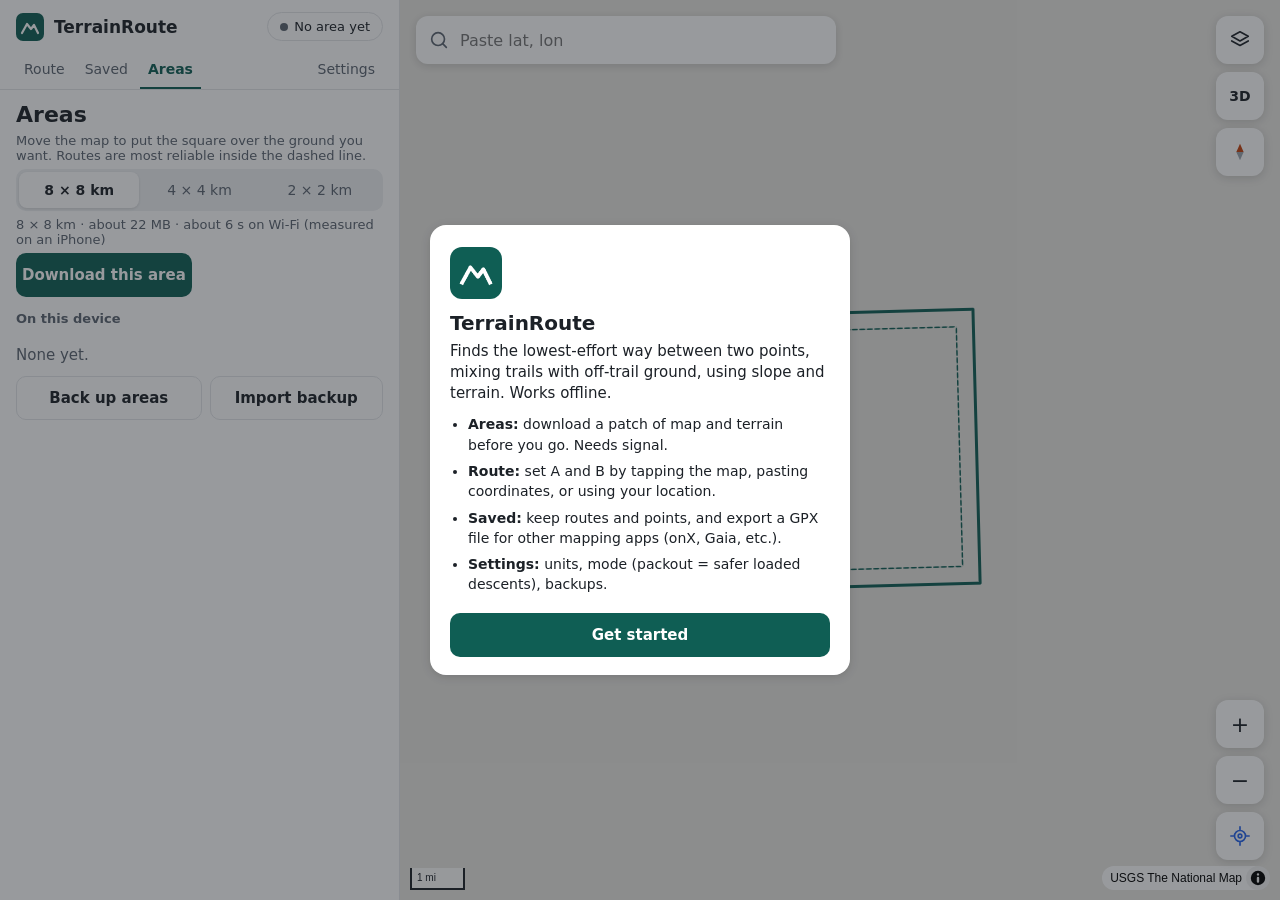
==== commit aa3c9c05: "App: launch screen on every open; first-run welcome card (code only)" ====
--- a/app/index.html
+++ b/app/index.html
@@ -11,15 +11,15 @@
 <link rel="apple-touch-icon" href="icons/icon-180.png">
 <link rel="stylesheet" href="vendor/maplibre/maplibre-gl.css">
 <link rel="stylesheet" href="app.css">
-<script src="vendor/maplibre/maplibre-gl.js"></script>
 </head>
 <body>
+<div id="splash" class="splash" aria-hidden="true"><img src="icons/icon-512.png" alt=""><span>TerrainRoute</span></div>
 <div id="map" aria-label="Map"></div>
 
 <form id="search" class="floating search" autocomplete="off">
   <svg viewBox="0 0 24 24" aria-hidden="true"><circle cx="11" cy="11" r="7"></circle><path d="M20 20l-4-4"></path></svg>
   <label class="sr" for="searchInput">Go to coordinates</label>
-  <input id="searchInput" placeholder="Paste lat, lon" inputmode="decimal" enterkeyhint="go">
+  <input id="searchInput" placeholder="Paste lat, lon" enterkeyhint="go">
 </form>
 
 <div class="mapbtns top">
@@ -38,10 +38,9 @@
   <div class="label">Base map</div>
   <div class="bases" role="group" aria-label="Base map">
     <button data-base="topo"><span class="sw topo"></span>Topo</button>
-    <button data-base="imagery"><span class="sw imagery"></span>Imagery</button>
-    <button data-base="both"><span class="sw both"></span>Both</button>
+    <button data-base="imagery"><span class="sw both"></span>Hybrid</button>
   </div>
-  <p class="hint">USGS maps. Saved for offline use with each area; outside your areas they need a connection.</p>
+  <p class="hint">USGS maps. Hybrid is the aerial photo with contours, streams and names. Both are saved for offline use with each area; outside your areas they need a connection.</p>
   <div class="label">Overlays</div>
   <label class="row">Slope angle<input type="checkbox" id="ovSteep"></label>
   <div class="slopebar" aria-hidden="true"><span style="background:#F7E463"></span><span style="background:#F2A23A"></span><span style="background:#D9471F"></span><span style="background:#6B21A8"></span></div>
@@ -50,6 +49,7 @@
   <label class="row line">Trails<input type="checkbox" id="ovTrails"></label>
   <label class="row line">Route difficulty colours<input type="checkbox" id="ovShade"></label>
   <label class="row line">Kept routes<input type="checkbox" id="ovKept"></label>
+  <label class="row line">Saved points<input type="checkbox" id="ovPoints"></label>
 </section>
 
 <aside id="panel" class="panel" data-sheet="peek">
@@ -69,7 +69,7 @@
   <section id="tab-route" class="tab">
     <p id="routeEmpty" class="empty"></p>
     <div id="routeBody" class="routebody">
-      <div class="summary">
+      <div class="summary needs-result">
         <div class="titlerow"><h2 id="routeTitle">Start → End</h2><span id="routeState" class="state"></span></div>
         <div class="stats">
           <div><b id="sDist">–</b><span id="sDistU">mi</span></div>
@@ -79,43 +79,47 @@
         </div>
         <div id="strip" class="strip" aria-hidden="true"></div>
       </div>
-      <div class="actions">
+      <div class="actions needs-result">
         <button id="btnGpx" class="primary">Share GPX</button>
         <button id="btnKeep" class="secondary">Keep</button>
       </div>
       <div class="points">
-        <div class="pt"><span class="pin a">A</span><div><input id="nameA" aria-label="Start name" placeholder="Start" maxlength="40"><div id="coordA" class="coord">Tap the map to set</div></div><button id="locA" class="mini" aria-label="Use my location as start"><svg viewBox="0 0 24 24" aria-hidden="true"><path d="M3 11l18-8-8 18-2-8z"></path></svg></button></div>
-        <div class="pt"><span class="pin b">B</span><div><input id="nameB" aria-label="End name" placeholder="End" maxlength="40"><div id="coordB" class="coord">Tap the map to set</div></div><button id="swap" class="mini" aria-label="Swap start and end"><svg viewBox="0 0 24 24" aria-hidden="true"><path d="M7 4v16M3 8l4-4 4 4M17 20V4M21 16l-4 4-4-4"></path></svg></button></div>
+        <div class="pt"><span class="pin a">A</span><div><input id="nameA" aria-label="Start name" placeholder="Start" maxlength="40"><input id="coordA" class="coord" aria-label="Start coordinates" placeholder="Paste lat, lon" autocomplete="off"><select id="pickA" class="pick" aria-label="Start at a saved point"></select></div><button id="saveA" class="mini" aria-label="Save start as a point"><svg viewBox="0 0 24 24" aria-hidden="true"><path d="M12 3l2.7 5.6 6.1.9-4.4 4.3 1 6.1L12 17l-5.4 2.9 1-6.1-4.4-4.3 6.1-.9z"></path></svg></button><button id="locA" class="mini" aria-label="Use my location as start"><svg viewBox="0 0 24 24" aria-hidden="true"><path d="M3 11l18-8-8 18-2-8z"></path></svg></button></div>
+        <div class="pt"><span class="pin b">B</span><div><input id="nameB" aria-label="End name" placeholder="End" maxlength="40"><input id="coordB" class="coord" aria-label="End coordinates" placeholder="Paste lat, lon" autocomplete="off"><select id="pickB" class="pick" aria-label="End at a saved point"></select></div><button id="saveB" class="mini" aria-label="Save end as a point"><svg viewBox="0 0 24 24" aria-hidden="true"><path d="M12 3l2.7 5.6 6.1.9-4.4 4.3 1 6.1L12 17l-5.4 2.9 1-6.1-4.4-4.3 6.1-.9z"></path></svg></button><button id="swap" class="mini" aria-label="Swap start and end"><svg viewBox="0 0 24 24" aria-hidden="true"><path d="M7 4v16M3 8l4-4 4 4M17 20V4M21 16l-4 4-4-4"></path></svg></button></div>
       </div>
       <div class="moderow">
         <div class="seg" role="group" aria-label="Mode"><button data-mode="normal">Normal</button><button data-mode="packout">Pack-out</button></div>
         <label class="fric">Off-trail<select id="friction"></select></label>
       </div>
       <p id="modeHint" class="hint"></p>
-      <div class="card profile">
+      <div class="card profile needs-result">
         <div class="readout"><span>Elevation</span><b id="profileReadout"></b></div>
         <svg id="profile" viewBox="0 0 320 100" role="img" aria-label="Elevation profile"></svg>
         <div class="pstats"><div>Start<b id="pStart">–</b></div><div>End<b id="pEnd">–</b></div><div>High<b id="pHigh">–</b></div><div>Low<b id="pLow">–</b></div></div>
       </div>
-      <dl class="details">
+      <dl class="details needs-result">
         <div><dt>On trail</dt><dd id="dTrail">–</dd></div>
         <div><dt>Off trail</dt><dd id="dOff">–</dd></div>
         <div><dt>Hardest 200 m</dt><dd id="dHard">–</dd></div>
       </dl>
-      <div class="legend" aria-label="Difficulty colours"><span><i style="background:#F2C14E"></i>Easy</span><span><i style="background:#E8833A"></i>Moderate</span><span><i style="background:#C2410C"></i>Hard</span><span><i style="background:#7C2D12"></i>Very hard</span></div>
-      <details id="compare" class="compare">
-        <summary>Compare with off-trail only and straight line</summary>
-        <table><thead><tr><th></th><th id="cmpDistU">mi</th><th>Effort</th></tr></thead><tbody id="cmpBody"></tbody></table>
-        <label class="row small"><input type="checkbox" id="showCompare"> Show them on the map</label>
-      </details>
+      <div class="legend needs-result" aria-label="Difficulty colours"><span><i style="background:#F2C14E"></i>Easy</span><span><i style="background:#E8833A"></i>Moderate</span><span><i style="background:#C2410C"></i>Hard</span><span><i style="background:#7C2D12"></i>Very hard</span></div>
+      <div id="routes" class="routes needs-result">
+        <div class="label">Routes</div>
+        <div id="routeChoices" class="choices" role="radiogroup" aria-label="Which route to show"></div>
+        <label class="row small"><input type="checkbox" id="showCompare"> Show all three on the map</label>
+      </div>
       <ul id="notes" class="notes"></ul>
     </div>
   </section>
 
   <section id="tab-saved" class="tab" hidden>
     <h2 class="tabtitle">Saved</h2>
+    <div class="label">Routes</div>
     <p class="hint">Kept routes stay on the map until you hide or delete them.</p>
     <div id="savedList" class="list"></div>
+    <div class="label">Points</div>
+    <p class="hint">Save a point from the map (right-click, or long-press on a phone) or with the star next to A or B.</p>
+    <div id="pointList" class="list"></div>
   </section>
 
   <section id="tab-areas" class="tab" hidden>
@@ -142,11 +146,30 @@
     <p id="storageFacts" class="hint"></p>
     <button id="btnPersist" class="secondary">Ask to keep my data</button>
     <p class="hint">Areas, kept routes and settings live only in this browser on this device. Nothing is uploaded. Clearing website data deletes them: use Back up areas.</p>
+    <div class="label">Help</div>
+    <button id="btnWelcome" class="secondary">How it works</button>
     <p id="version" class="hint"></p>
   </section>
 </aside>
 
+<div id="welcome" class="welcome" hidden>
+  <div class="welcomecard" role="dialog" aria-modal="true" aria-labelledby="welcomeTitle">
+    <img src="icons/icon-192.png" alt="">
+    <h2 id="welcomeTitle">TerrainRoute</h2>
+    <p>Finds the lowest-effort way between two points, mixing trails with off-trail ground, using slope and terrain. Works offline.</p>
+    <ul>
+      <li><b>Areas:</b> download a patch of map and terrain before you go. Needs signal.</li>
+      <li><b>Route:</b> set A and B by tapping the map, pasting coordinates, or using your location.</li>
+      <li><b>Saved:</b> keep routes and points, and export a GPX file for other mapping apps (onX, Gaia, etc.).</li>
+      <li><b>Settings:</b> units, mode (packout = safer loaded descents), backups.</li>
+    </ul>
+    <button id="btnWelcomeDone" class="primary">Get started</button>
+  </div>
+</div>
+
 <div id="toast" class="toast" role="alert" hidden></div>
+<!-- MapLibre loads after the markup so the launch screen paints first -->
+<script src="vendor/maplibre/maplibre-gl.js"></script>
 <script type="module" src="ui/main.js"></script>
 </body>
 </html>
--- a/app/app.css
+++ b/app/app.css
@@ -27,6 +27,7 @@
 .icon.text { font-size: 14px; font-weight: 700; }
 .icon[aria-pressed="true"] { background: var(--accent); color: #fff; }
 #btnLocate { color: var(--loc); }
+#btnNorth svg { transition: transform 0.1s linear; }
 .maplibregl-ctrl-scale { border-color: var(--ink); color: var(--ink); background: rgba(255, 255, 255, 0.85); }
 
 /* === layers === */
@@ -35,12 +36,11 @@
 .sheethead h2 { margin: 0; font-size: 17px; }
 .close { width: 32px; height: 32px; border: 0; border-radius: 50%; background: var(--seg); font-size: 20px; line-height: 1; }
 .label { font-size: 13px; font-weight: 600; color: var(--muted); margin: 14px 0 8px; }
-.bases { display: grid; grid-template-columns: repeat(3, minmax(0, 1fr)); gap: 8px; }
+.bases { display: grid; grid-template-columns: repeat(2, minmax(0, 1fr)); gap: 8px; }
 .bases button { display: flex; flex-direction: column; align-items: center; gap: 6px; padding: 8px; border: 2px solid var(--line); border-radius: 12px; background: var(--panel); font-size: 13px; font-weight: 600; }
 .bases button.on { border-color: var(--accent); }
 .sw { width: 100%; height: 44px; border-radius: 8px; }
 .sw.topo { background: #EEF0E6; border: 1px solid #CDA986; }
-.sw.imagery { background: #4F6B3A; }
 .sw.both { background: linear-gradient(135deg, #EEF0E6 50%, #4F6B3A 50%); }
 .row { display: flex; justify-content: space-between; align-items: center; gap: 10px; min-height: 44px; font-size: 15px; }
 .row.small { font-size: 13px; color: var(--muted); min-height: 36px; justify-content: flex-start; }
@@ -91,7 +91,13 @@
 .pt + .pt { border-top: 1px solid var(--line); }
 .pt > div { flex: 1; min-width: 0; }
 .pt input { border: 0; padding: 2px 0; width: 100%; font-weight: 600; font-size: 15px; outline: 0; background: transparent; }
-.coord { font-size: 12px; color: var(--muted); }
+.pt input.coord { font-size: 13px; font-weight: 400; color: var(--muted); }
+.pt input.coord:focus { color: var(--ink); }
+.choices { display: flex; flex-direction: column; gap: 6px; }
+.choice { display: grid; grid-template-columns: 14px 1fr auto auto; gap: 10px; align-items: center; text-align: left; border: 1px solid var(--line); border-radius: 10px; background: var(--panel); padding: 8px 10px; font-size: 14px; min-height: 44px; }
+.choice.on { border: 2px solid var(--accent); padding: 7px 9px; font-weight: 600; }
+.choice i { width: 14px; height: 4px; border-radius: 2px; }
+.choice span:not(:first-child) { color: var(--muted); font-weight: 400; }
 .pin { width: 26px; height: 26px; border-radius: 50%; color: #fff; font-size: 13px; font-weight: 700; display: flex; align-items: center; justify-content: center; flex: none; border: 2px solid #fff; box-shadow: 0 1px 4px rgba(0, 0, 0, 0.35); }
 .pin.a { background: var(--ink); }
 .pin.b { background: var(--accent); }
@@ -116,6 +122,7 @@
 .legend { display: flex; flex-wrap: wrap; gap: 10px; font-size: 12px; color: var(--muted); }
 .legend span { display: flex; align-items: center; gap: 4px; }
 .legend i { width: 12px; height: 6px; display: inline-block; }
+.routes { border-top: 1px solid var(--line); padding-top: 4px; }
 .compare { border-top: 1px solid var(--line); padding-top: 8px; font-size: 14px; }
 .compare summary { cursor: pointer; font-weight: 600; min-height: 32px; }
 .compare table { width: 100%; border-collapse: collapse; margin: 6px 0; }
@@ -136,9 +143,23 @@
 .item .btns button.danger { color: var(--bad); }
 .item input { border: 1px solid var(--line); border-radius: 8px; padding: 8px; width: 100%; font-size: 15px; }
 .toast { position: fixed; z-index: 10; left: 50%; transform: translateX(-50%); max-width: min(92vw, 480px); background: var(--ink); color: #fff; padding: 10px 14px; border-radius: 10px; font-size: 14px; box-shadow: var(--shadow); }
+/* === launch screen + first-run welcome === */
+.splash { position: fixed; inset: 0; z-index: 30; background: var(--accent); display: flex; flex-direction: column; align-items: center; justify-content: center; gap: 18px; color: #fff; font-size: 26px; font-weight: 700; letter-spacing: 0.01em; transition: opacity 0.35s ease; }
+.splash img { width: 112px; height: 112px; border-radius: 26px; }
+.splash.gone { opacity: 0; pointer-events: none; }
+.welcome { position: fixed; inset: 0; z-index: 20; background: rgba(28, 33, 39, 0.45); display: flex; align-items: center; justify-content: center; padding: 16px; }
+.welcomecard { background: var(--panel); border-radius: 16px; box-shadow: var(--shadow); padding: 22px 20px 18px; max-width: 420px; width: 100%; max-height: calc(100% - 32px); overflow-y: auto; }
+.welcomecard img { width: 52px; height: 52px; border-radius: 12px; display: block; }
+.welcomecard h2 { margin: 12px 0 6px; font-size: 20px; }
+.welcomecard p { margin: 0 0 10px; font-size: 15px; line-height: 1.4; }
+.welcomecard ul { margin: 0 0 18px; padding-left: 18px; font-size: 14px; line-height: 1.45; color: var(--ink); }
+.welcomecard li { margin-bottom: 6px; }
+.welcomecard .primary { width: 100%; }
 
 /* map markers */
-.mk-pin { width: 30px; height: 30px; font-size: 14px; }
+.mk-pin { display: flex; align-items: center; gap: 4px; pointer-events: auto; cursor: grab; z-index: 2; }
+.mk-pin .pin { width: 30px; height: 30px; font-size: 14px; }
+.mk-pin .tag { background: var(--panel); border-radius: 8px; padding: 2px 7px; font-size: 12px; font-weight: 600; box-shadow: var(--shadow); white-space: nowrap; }
 .mk-hover { width: 14px; height: 14px; border-radius: 50%; background: #fff; border: 3px solid var(--ink); }
 .mk-tag { background: var(--panel); border-radius: 8px; padding: 3px 7px; font-size: 12px; font-weight: 600; box-shadow: var(--shadow); white-space: nowrap; }
 .mk-me { width: 18px; height: 18px; border-radius: 50%; background: var(--loc); border: 3px solid #fff; box-shadow: 0 0 0 8px rgba(37, 99, 235, 0.2); }
@@ -165,7 +186,7 @@
   .mapbtns.bottom { right: 16px; bottom: 40px; }
   .layers { top: 16px; right: 76px; width: 330px; max-height: calc(100vh - 32px); border-radius: 14px; }
   .routebody .points { order: 1; } .routebody .moderow { order: 2; } #modeHint { order: 3; } .routebody .summary { order: 4; }
-  .routebody .profile { order: 5; } .routebody .details { order: 6; } .routebody .legend { order: 7; } .routebody .compare { order: 8; }
+  .routebody .profile { order: 5; } .routebody .details { order: 6; } .routebody .legend { order: 7; } .routebody .routes { order: 8; }
   .routebody .actions { order: 9; } .routebody .notes { order: 10; }
   .toast { top: 16px; }
 }
@@ -175,7 +196,9 @@
   .wide-only, .brand .logo { display: none; }
   .panel { left: 0; right: 0; bottom: var(--tabbar); height: var(--sheet-h); border-radius: 16px 16px 0 0; box-shadow: 0 -4px 16px rgba(0, 0, 0, 0.12); transition: height 0.2s ease; }
   .brand { padding: 0 16px 4px; }
-  .grabber { border: 0; background: transparent; padding: 8px 0 6px; display: flex; justify-content: center; touch-action: none; }
+  .panel { overflow: hidden; }
+  .grabber { border: 0; background: transparent; padding: 10px 0 11px; display: flex; justify-content: center; touch-action: none; flex: none; }
+  :root.dragging .panel, :root.dragging .mapbtns.bottom { transition: none; }
   .grabber span { width: 36px; height: 5px; border-radius: 3px; background: #D0D4D9; }
   .tabs { position: fixed; left: 0; right: 0; bottom: 0; height: var(--tabbar); padding-bottom: env(safe-area-inset-bottom); border-top: 1px solid var(--line); display: grid; grid-template-columns: repeat(4, minmax(0, 1fr)); z-index: 5; }
   .tabs button { flex-direction: column; gap: 2px; font-size: 11px; }
@@ -184,6 +207,15 @@
   .mapbtns.top { top: calc(env(safe-area-inset-top) + 10px); right: 12px; }
   .mapbtns.bottom { right: 12px; bottom: calc(var(--tabbar) + var(--sheet-h) + 12px); transition: bottom 0.2s ease; }
   .layers { left: 0; right: 0; bottom: 0; top: 30vh; border-radius: 16px 16px 0 0; }
-  .maplibregl-ctrl-bottom-left { bottom: calc(var(--tabbar) + var(--sheet-h)); }
+  .maplibregl-ctrl-bottom-left, .maplibregl-ctrl-bottom-right { bottom: calc(var(--tabbar) + var(--sheet-h)); }
   .toast { top: calc(env(safe-area-inset-top) + 66px); }
 }
+.mk-point { display: flex; align-items: center; gap: 4px; cursor: pointer; }
+.mk-point .dot { width: 14px; height: 14px; border-radius: 50%; background: #fff; border: 3px solid var(--ink); flex: none; }
+.mk-point .tag { background: var(--panel); border-radius: 8px; padding: 2px 7px; font-size: 12px; font-weight: 600; box-shadow: var(--shadow); white-space: nowrap; }
+.pop .title { font-size: 14px; }
+.pop .sp { background: var(--panel); color: var(--ink); border: 1px solid var(--line); }
+.pop .save { display: flex; gap: 6px; }
+.pop .save input { flex: 1; min-width: 0; border: 1px solid var(--line); border-radius: 8px; padding: 6px 8px; font-size: 14px; }
+.pop .save button { flex: none; padding: 0 12px; background: var(--accent); }
+.pt select.pick { border: 0; padding: 2px 0; font-size: 13px; color: var(--accent); background: transparent; max-width: 100%; }
